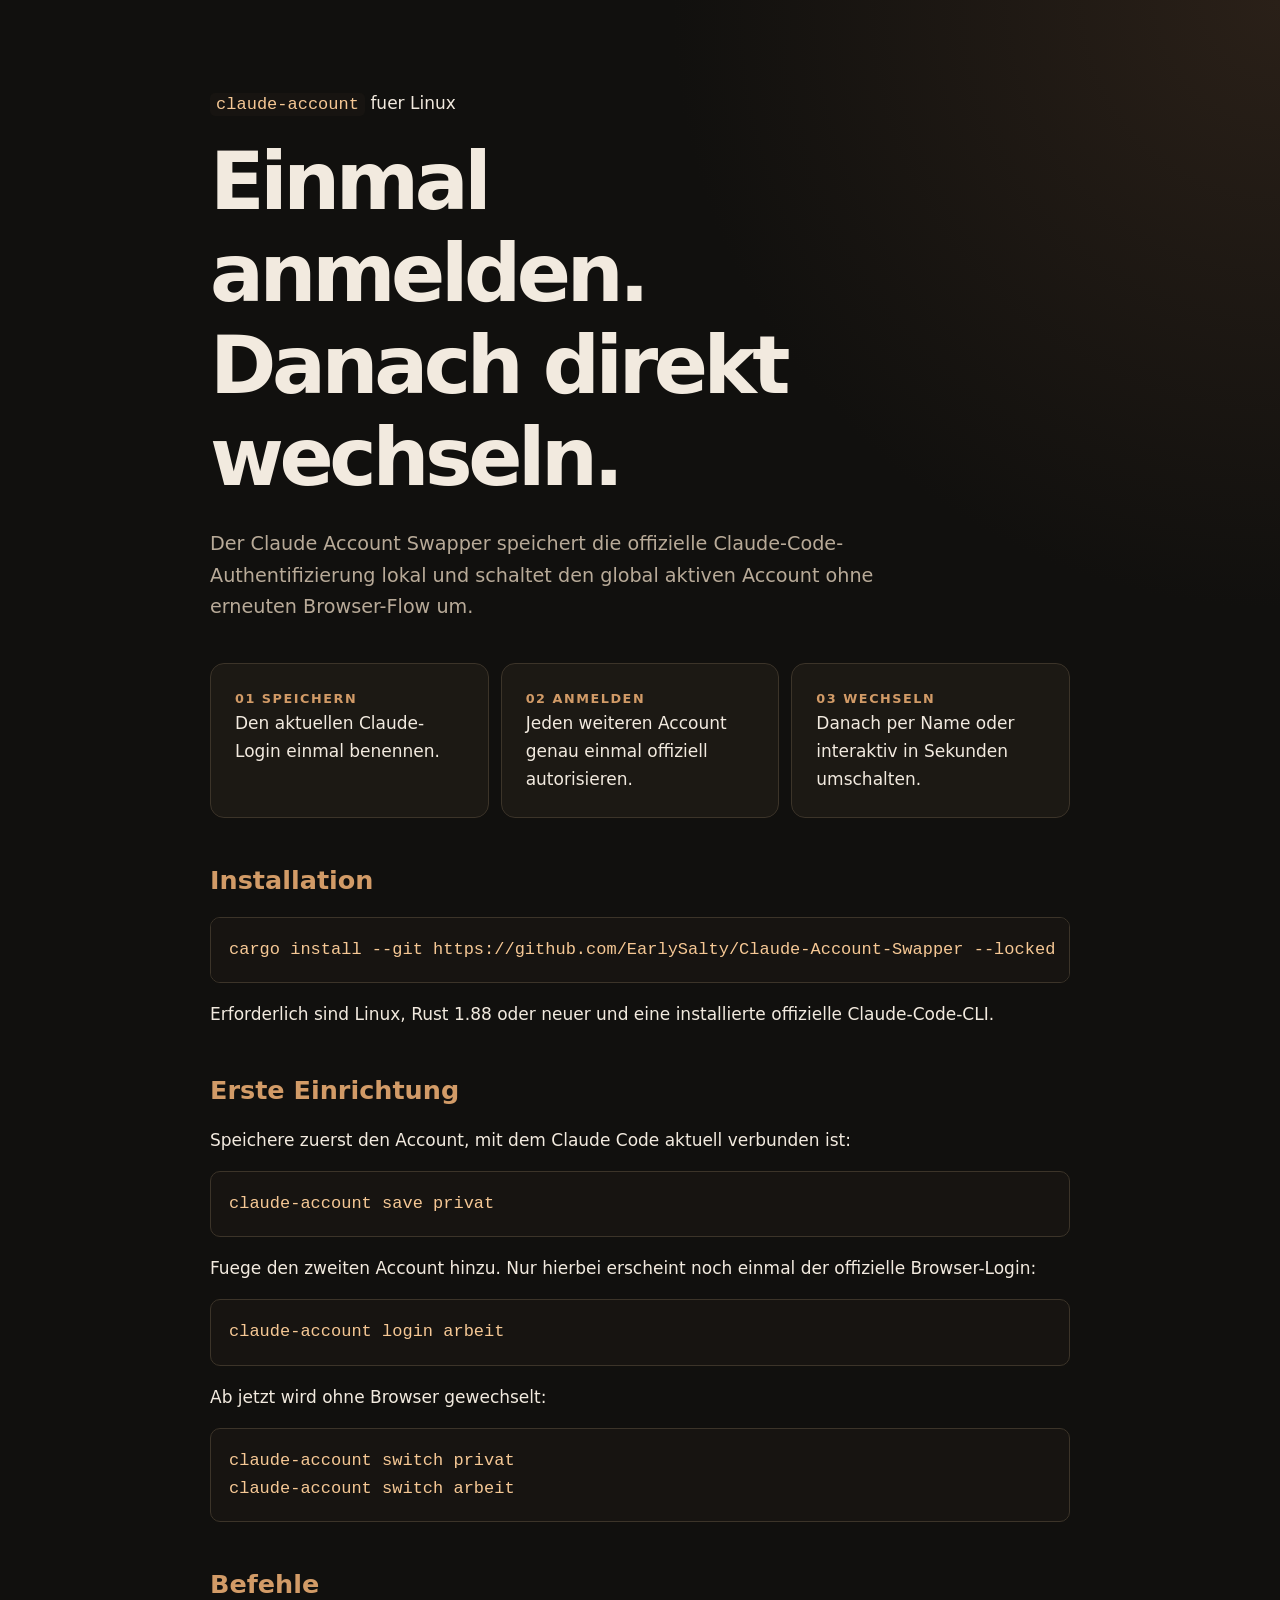
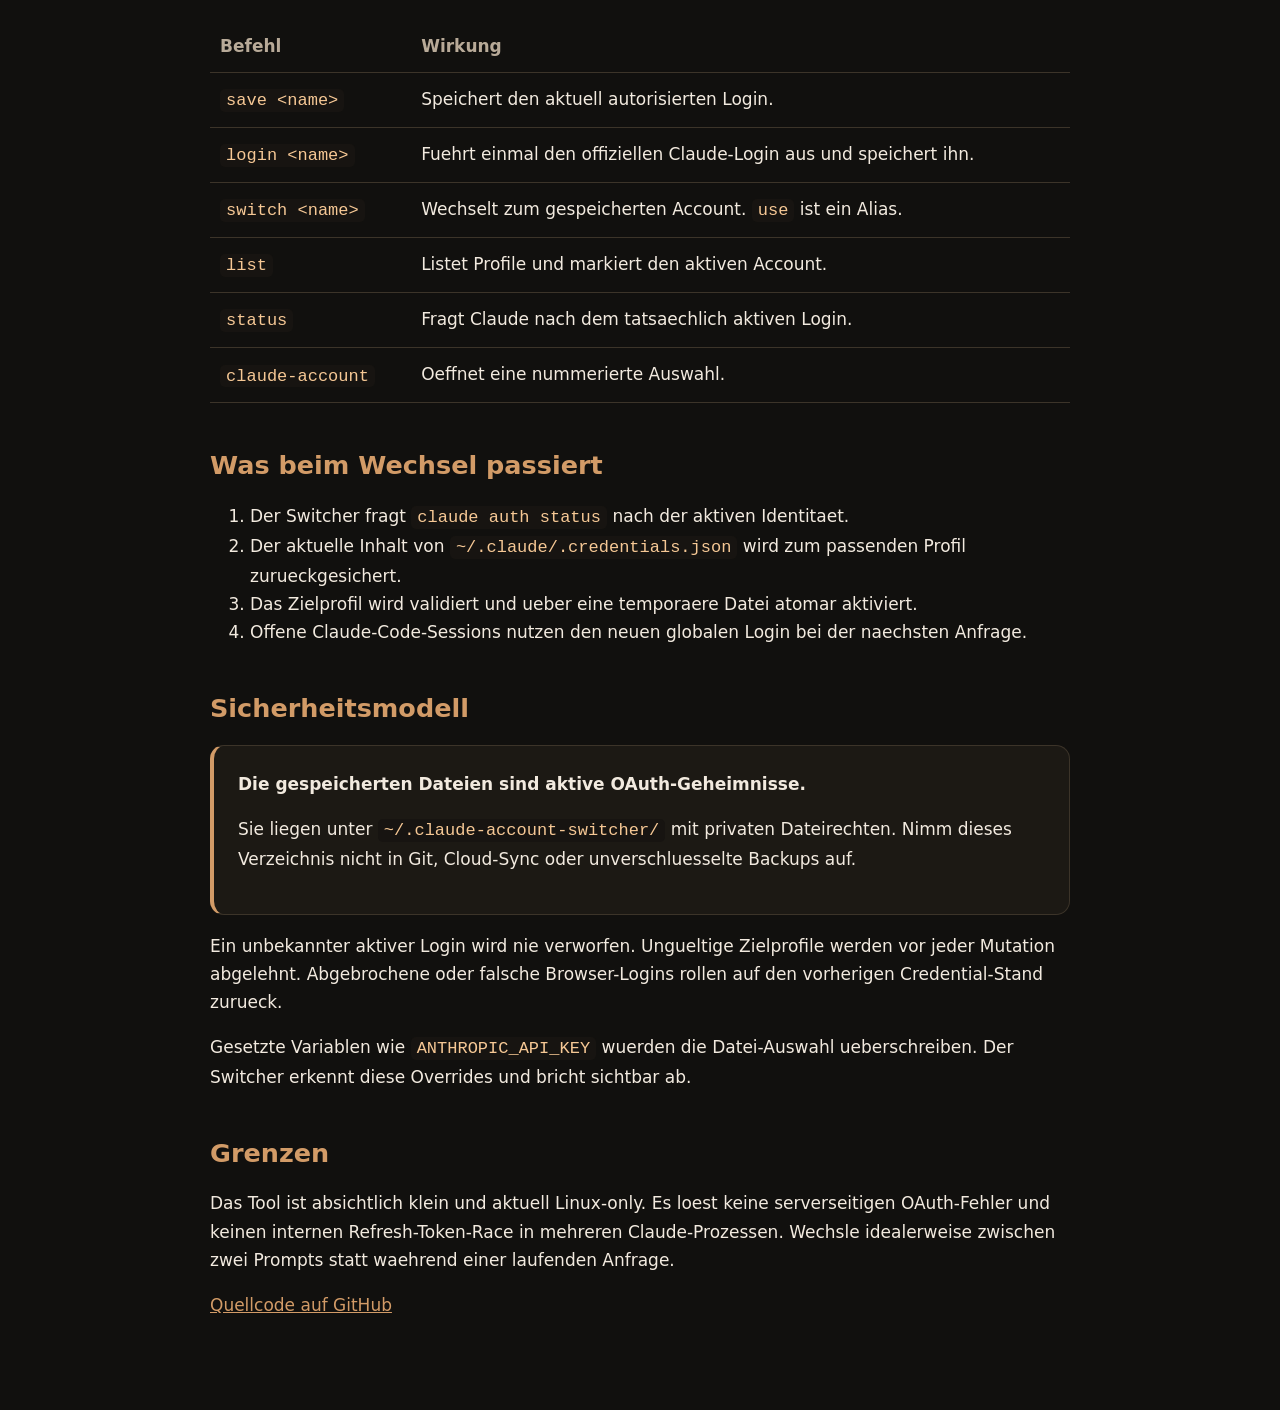
==== docs/index.html @ 816f9398 "feat: add Claude account switcher Co-authored-by: GPT 5.6 Sol <modell@local>" ====
<!DOCTYPE html>
<html lang="de">
<head>
  <meta charset="utf-8">
  <meta name="viewport" content="width=device-width, initial-scale=1">
  <title>Claude Account Swapper - Anleitung</title>
  <style>
    :root {
      color-scheme: dark;
      --background: #11100e;
      --surface: #1d1a16;
      --border: #3c3429;
      --text: #f2eadf;
      --muted: #b8aa98;
      --accent: #d29b67;
      --code: #171411;
    }
    * { box-sizing: border-box; }
    body {
      margin: 0;
      background: radial-gradient(circle at top right, #2a2018 0, var(--background) 38rem);
      color: var(--text);
      font: 17px/1.65 ui-sans-serif, system-ui, sans-serif;
    }
    main { width: min(860px, calc(100% - 32px)); margin: 0 auto; padding: 72px 0 96px; }
    h1, h2 { line-height: 1.15; }
    h1 { max-width: 720px; margin: 0; font-size: clamp(2.4rem, 8vw, 5rem); letter-spacing: -0.055em; }
    h2 { margin-top: 3rem; color: var(--accent); }
    .lead { max-width: 680px; margin: 24px 0 40px; color: var(--muted); font-size: 1.2rem; }
    .card { padding: 24px; border: 1px solid var(--border); border-radius: 14px; background: color-mix(in srgb, var(--surface) 94%, transparent); }
    .flow { display: grid; grid-template-columns: repeat(3, 1fr); gap: 12px; }
    .flow strong { display: block; color: var(--accent); font-size: 0.8rem; text-transform: uppercase; letter-spacing: 0.12em; }
    code { padding: 0.12rem 0.38rem; border-radius: 5px; background: var(--code); color: #f6c895; }
    pre { overflow-x: auto; padding: 18px; border: 1px solid var(--border); border-radius: 10px; background: var(--code); }
    pre code { padding: 0; background: transparent; }
    table { width: 100%; border-collapse: collapse; }
    th, td { padding: 12px 10px; border-bottom: 1px solid var(--border); text-align: left; vertical-align: top; }
    th { color: var(--muted); }
    .warning { border-left: 4px solid var(--accent); }
    a { color: var(--accent); }
    @media (max-width: 680px) {
      main { padding-top: 40px; }
      .flow { grid-template-columns: 1fr; }
      table, tbody, tr, td { display: block; }
      thead { display: none; }
      td { padding: 8px 0; }
      td:last-child { padding-bottom: 20px; }
    }
  </style>
</head>
<body>
  <main>
    <p><code>claude-account</code> fuer Linux</p>
    <h1>Einmal anmelden. Danach direkt wechseln.</h1>
    <p class="lead">Der Claude Account Swapper speichert die offizielle Claude-Code-Authentifizierung lokal und schaltet den global aktiven Account ohne erneuten Browser-Flow um.</p>

    <section class="flow" aria-label="Ablauf">
      <div class="card"><strong>01 Speichern</strong>Den aktuellen Claude-Login einmal benennen.</div>
      <div class="card"><strong>02 Anmelden</strong>Jeden weiteren Account genau einmal offiziell autorisieren.</div>
      <div class="card"><strong>03 Wechseln</strong>Danach per Name oder interaktiv in Sekunden umschalten.</div>
    </section>

    <h2>Installation</h2>
    <pre><code>cargo install --git https://github.com/EarlySalty/Claude-Account-Swapper --locked</code></pre>
    <p>Erforderlich sind Linux, Rust 1.88 oder neuer und eine installierte offizielle Claude-Code-CLI.</p>

    <h2>Erste Einrichtung</h2>
    <p>Speichere zuerst den Account, mit dem Claude Code aktuell verbunden ist:</p>
    <pre><code>claude-account save privat</code></pre>
    <p>Fuege den zweiten Account hinzu. Nur hierbei erscheint noch einmal der offizielle Browser-Login:</p>
    <pre><code>claude-account login arbeit</code></pre>
    <p>Ab jetzt wird ohne Browser gewechselt:</p>
    <pre><code>claude-account switch privat
claude-account switch arbeit</code></pre>

    <h2>Befehle</h2>
    <table>
      <thead><tr><th>Befehl</th><th>Wirkung</th></tr></thead>
      <tbody>
        <tr><td><code>save &lt;name&gt;</code></td><td>Speichert den aktuell autorisierten Login.</td></tr>
        <tr><td><code>login &lt;name&gt;</code></td><td>Fuehrt einmal den offiziellen Claude-Login aus und speichert ihn.</td></tr>
        <tr><td><code>switch &lt;name&gt;</code></td><td>Wechselt zum gespeicherten Account. <code>use</code> ist ein Alias.</td></tr>
        <tr><td><code>list</code></td><td>Listet Profile und markiert den aktiven Account.</td></tr>
        <tr><td><code>status</code></td><td>Fragt Claude nach dem tatsaechlich aktiven Login.</td></tr>
        <tr><td><code>claude-account</code></td><td>Oeffnet eine nummerierte Auswahl.</td></tr>
      </tbody>
    </table>

    <h2>Was beim Wechsel passiert</h2>
    <ol>
      <li>Der Switcher fragt <code>claude auth status</code> nach der aktiven Identitaet.</li>
      <li>Der aktuelle Inhalt von <code>~/.claude/.credentials.json</code> wird zum passenden Profil zurueckgesichert.</li>
      <li>Das Zielprofil wird validiert und ueber eine temporaere Datei atomar aktiviert.</li>
      <li>Offene Claude-Code-Sessions nutzen den neuen globalen Login bei der naechsten Anfrage.</li>
    </ol>

    <h2>Sicherheitsmodell</h2>
    <div class="card warning">
      <strong>Die gespeicherten Dateien sind aktive OAuth-Geheimnisse.</strong>
      <p>Sie liegen unter <code>~/.claude-account-switcher/</code> mit privaten Dateirechten. Nimm dieses Verzeichnis nicht in Git, Cloud-Sync oder unverschluesselte Backups auf.</p>
    </div>
    <p>Ein unbekannter aktiver Login wird nie verworfen. Ungueltige Zielprofile werden vor jeder Mutation abgelehnt. Abgebrochene oder falsche Browser-Logins rollen auf den vorherigen Credential-Stand zurueck.</p>
    <p>Gesetzte Variablen wie <code>ANTHROPIC_API_KEY</code> wuerden die Datei-Auswahl ueberschreiben. Der Switcher erkennt diese Overrides und bricht sichtbar ab.</p>

    <h2>Grenzen</h2>
    <p>Das Tool ist absichtlich klein und aktuell Linux-only. Es loest keine serverseitigen OAuth-Fehler und keinen internen Refresh-Token-Race in mehreren Claude-Prozessen. Wechsle idealerweise zwischen zwei Prompts statt waehrend einer laufenden Anfrage.</p>

    <p><a href="https://github.com/EarlySalty/Claude-Account-Swapper">Quellcode auf GitHub</a></p>
  </main>
</body>
</html>
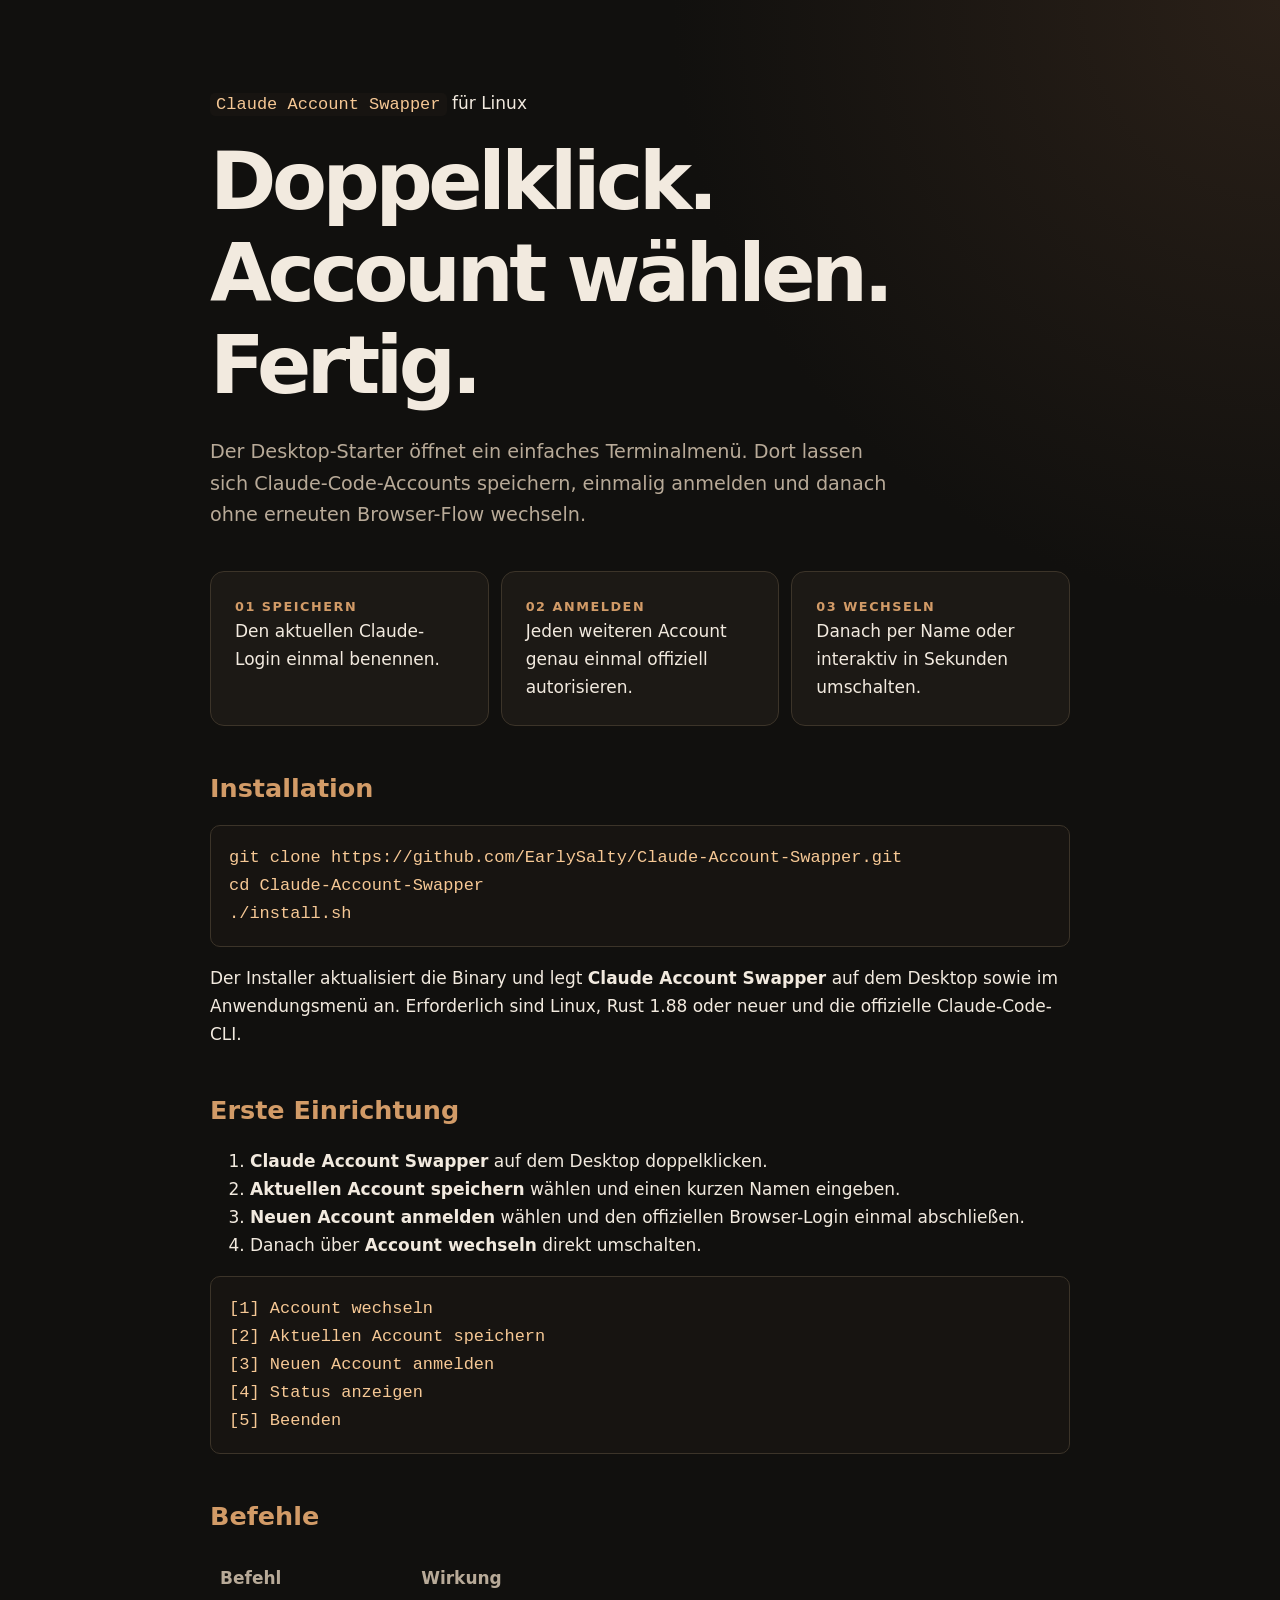
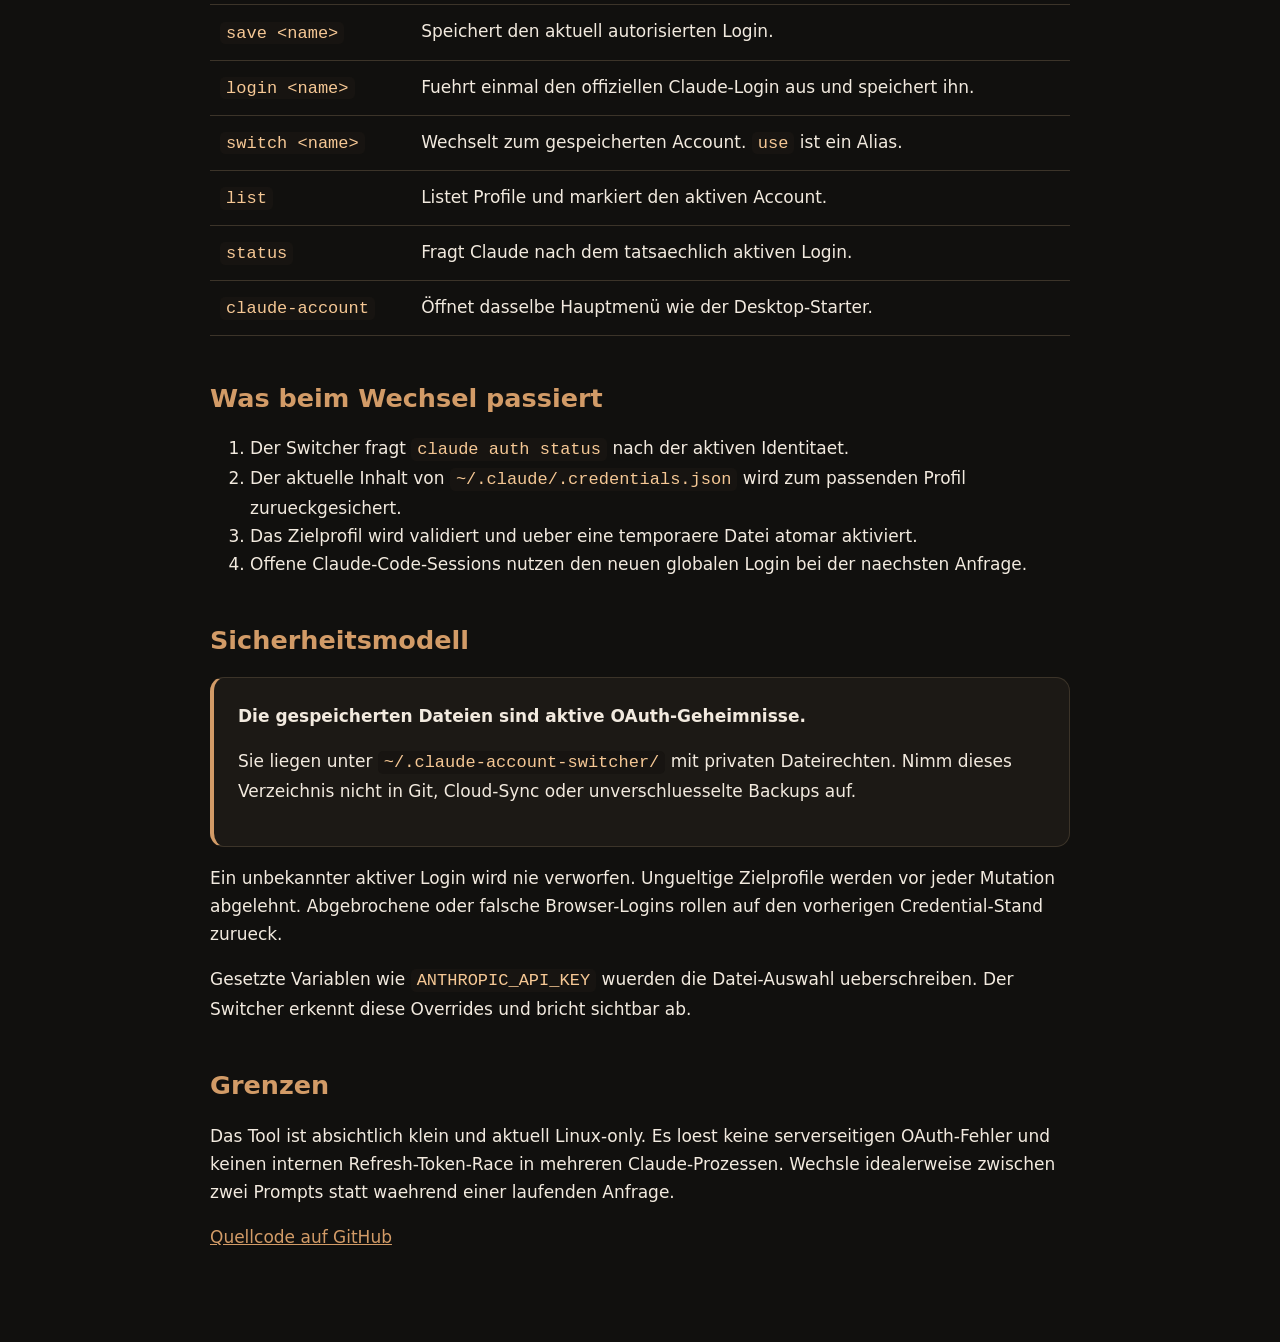
==== commit 24824e36: "feat: add desktop account menu Co-authored-by: GPT 5.6 Sol <modell@local>" ====
--- a/docs/index.html
+++ b/docs/index.html
@@ -50,9 +50,9 @@
 </head>
 <body>
   <main>
-    <p><code>claude-account</code> fuer Linux</p>
-    <h1>Einmal anmelden. Danach direkt wechseln.</h1>
-    <p class="lead">Der Claude Account Swapper speichert die offizielle Claude-Code-Authentifizierung lokal und schaltet den global aktiven Account ohne erneuten Browser-Flow um.</p>
+    <p><code>Claude Account Swapper</code> für Linux</p>
+    <h1>Doppelklick. Account wählen. Fertig.</h1>
+    <p class="lead">Der Desktop-Starter öffnet ein einfaches Terminalmenü. Dort lassen sich Claude-Code-Accounts speichern, einmalig anmelden und danach ohne erneuten Browser-Flow wechseln.</p>
 
     <section class="flow" aria-label="Ablauf">
       <div class="card"><strong>01 Speichern</strong>Den aktuellen Claude-Login einmal benennen.</div>
@@ -61,17 +61,23 @@
     </section>
 
     <h2>Installation</h2>
-    <pre><code>cargo install --git https://github.com/EarlySalty/Claude-Account-Swapper --locked</code></pre>
-    <p>Erforderlich sind Linux, Rust 1.88 oder neuer und eine installierte offizielle Claude-Code-CLI.</p>
+    <pre><code>git clone https://github.com/EarlySalty/Claude-Account-Swapper.git
+cd Claude-Account-Swapper
+./install.sh</code></pre>
+    <p>Der Installer aktualisiert die Binary und legt <strong>Claude Account Swapper</strong> auf dem Desktop sowie im Anwendungsmenü an. Erforderlich sind Linux, Rust 1.88 oder neuer und die offizielle Claude-Code-CLI.</p>
 
     <h2>Erste Einrichtung</h2>
-    <p>Speichere zuerst den Account, mit dem Claude Code aktuell verbunden ist:</p>
-    <pre><code>claude-account save privat</code></pre>
-    <p>Fuege den zweiten Account hinzu. Nur hierbei erscheint noch einmal der offizielle Browser-Login:</p>
-    <pre><code>claude-account login arbeit</code></pre>
-    <p>Ab jetzt wird ohne Browser gewechselt:</p>
-    <pre><code>claude-account switch privat
-claude-account switch arbeit</code></pre>
+    <ol>
+      <li><strong>Claude Account Swapper</strong> auf dem Desktop doppelklicken.</li>
+      <li><strong>Aktuellen Account speichern</strong> wählen und einen kurzen Namen eingeben.</li>
+      <li><strong>Neuen Account anmelden</strong> wählen und den offiziellen Browser-Login einmal abschließen.</li>
+      <li>Danach über <strong>Account wechseln</strong> direkt umschalten.</li>
+    </ol>
+    <pre><code>[1] Account wechseln
+[2] Aktuellen Account speichern
+[3] Neuen Account anmelden
+[4] Status anzeigen
+[5] Beenden</code></pre>
 
     <h2>Befehle</h2>
     <table>
@@ -82,7 +88,7 @@
         <tr><td><code>switch &lt;name&gt;</code></td><td>Wechselt zum gespeicherten Account. <code>use</code> ist ein Alias.</td></tr>
         <tr><td><code>list</code></td><td>Listet Profile und markiert den aktiven Account.</td></tr>
         <tr><td><code>status</code></td><td>Fragt Claude nach dem tatsaechlich aktiven Login.</td></tr>
-        <tr><td><code>claude-account</code></td><td>Oeffnet eine nummerierte Auswahl.</td></tr>
+        <tr><td><code>claude-account</code></td><td>Öffnet dasselbe Hauptmenü wie der Desktop-Starter.</td></tr>
       </tbody>
     </table>
 
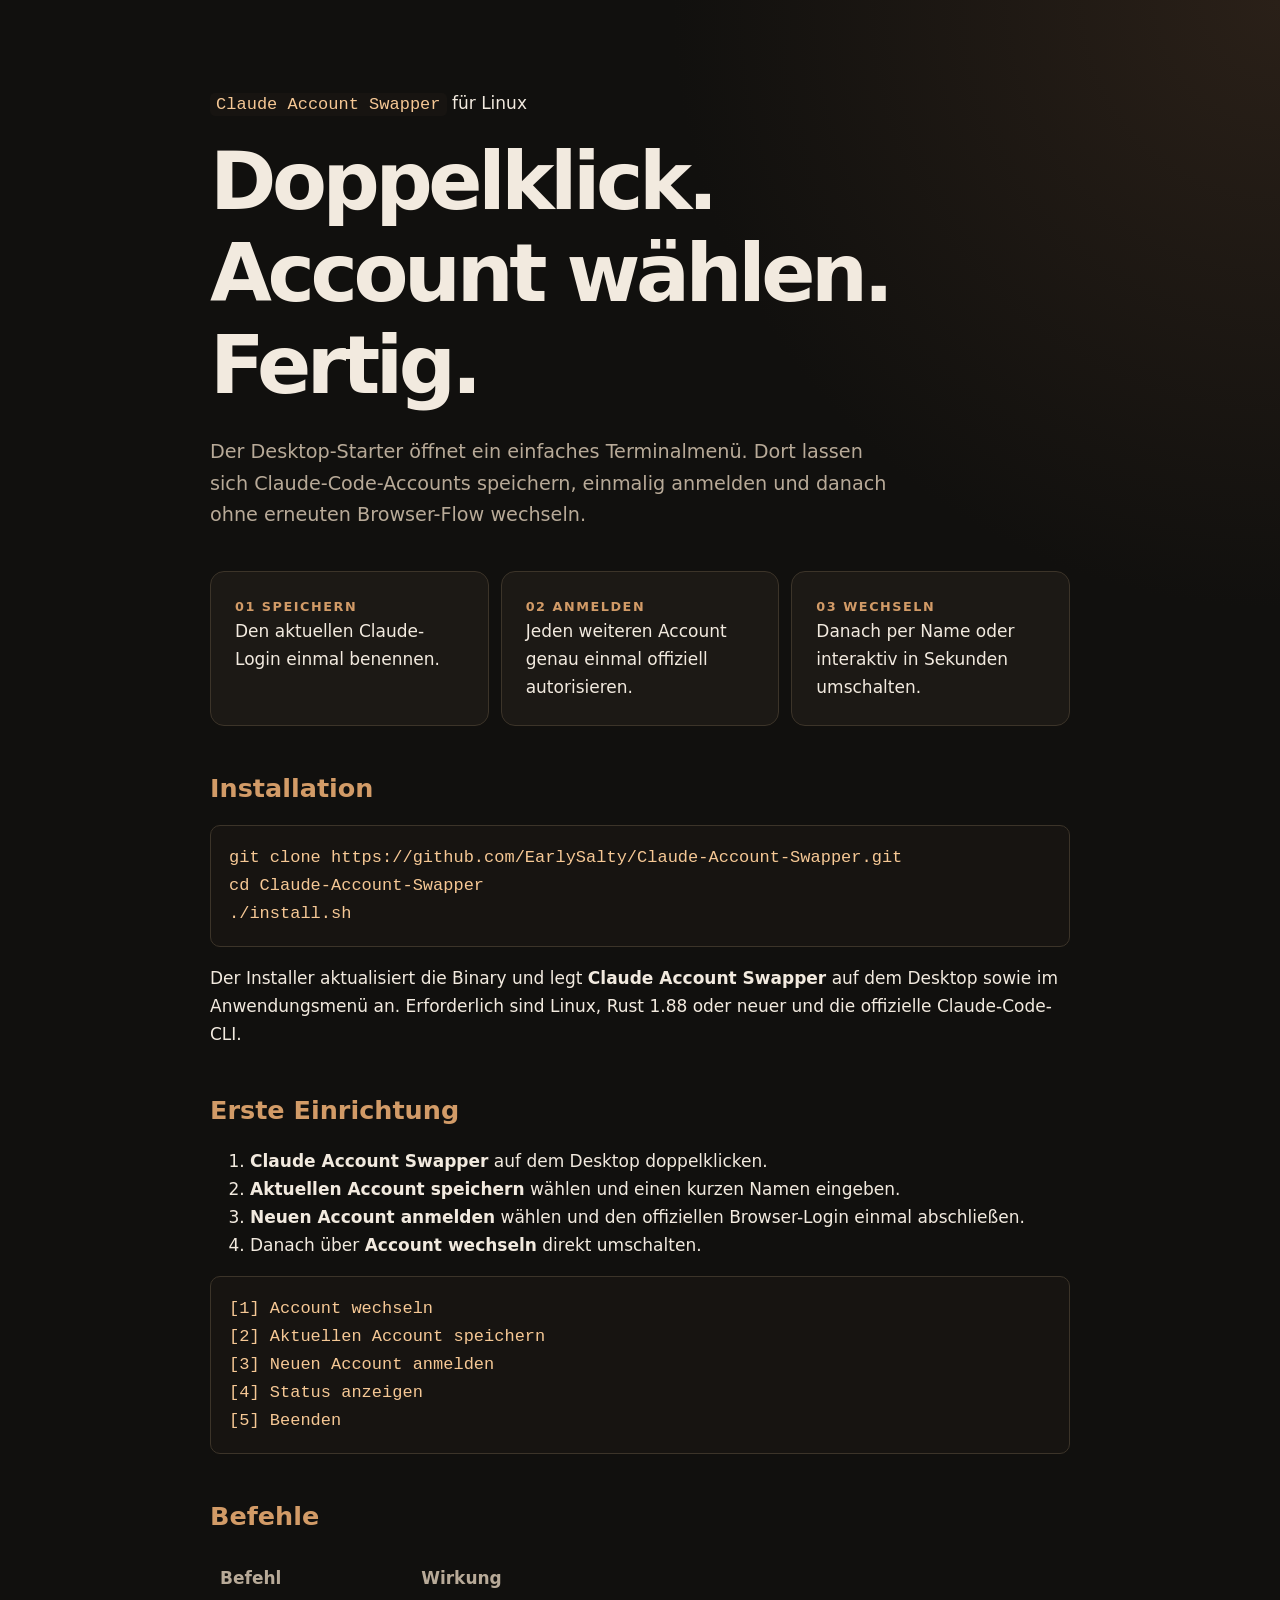
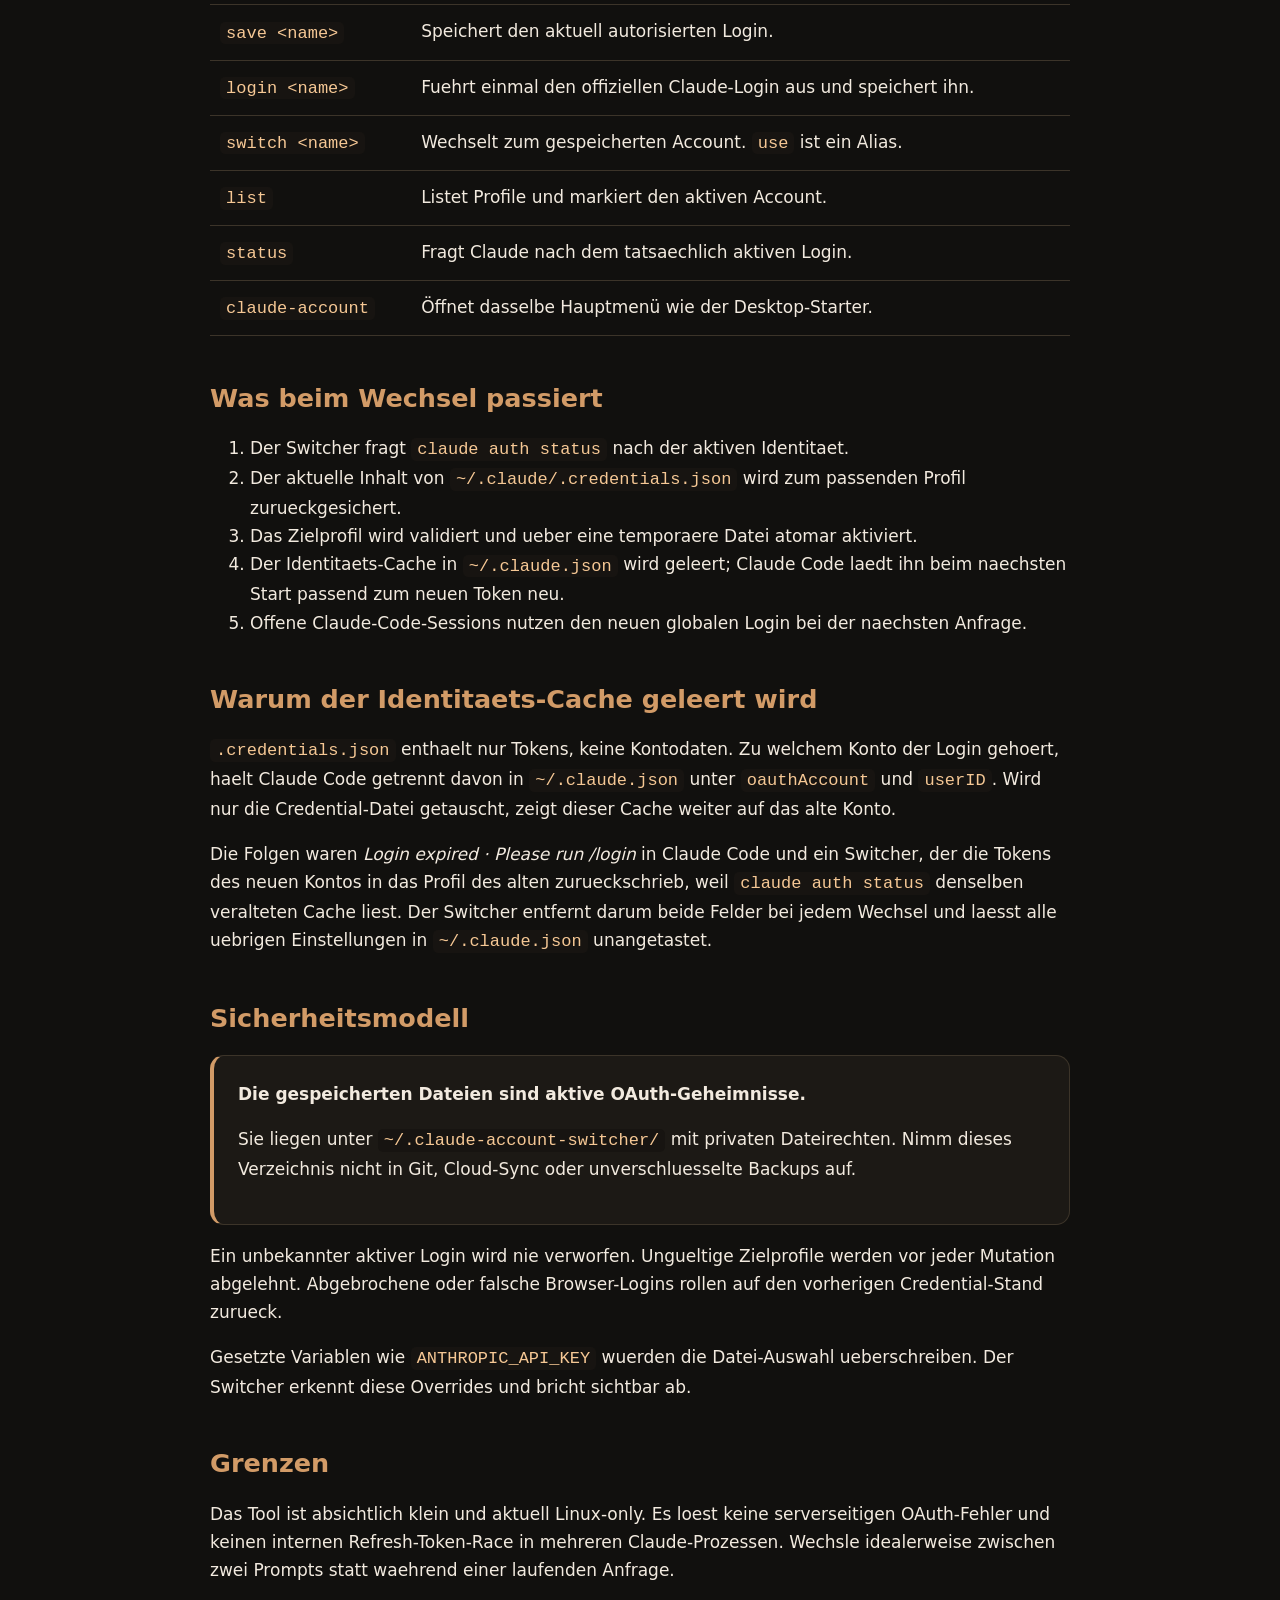
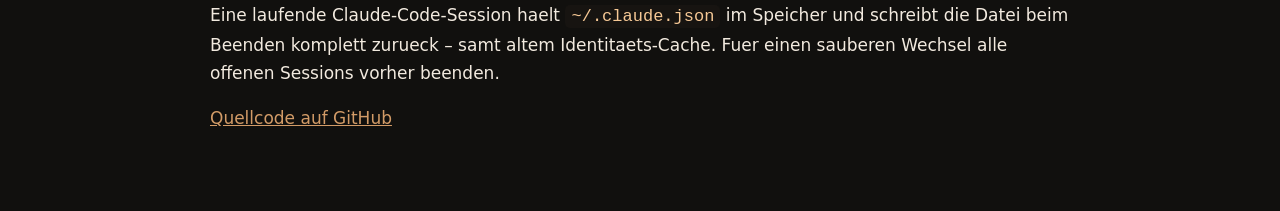
==== commit 95d67461: "fix: Identitaets-Cache beim Account-Wechsel leeren Claude Code haelt die Kontodaten zum aktiven Logi" ====
--- a/docs/index.html
+++ b/docs/index.html
@@ -97,8 +97,13 @@
       <li>Der Switcher fragt <code>claude auth status</code> nach der aktiven Identitaet.</li>
       <li>Der aktuelle Inhalt von <code>~/.claude/.credentials.json</code> wird zum passenden Profil zurueckgesichert.</li>
       <li>Das Zielprofil wird validiert und ueber eine temporaere Datei atomar aktiviert.</li>
+      <li>Der Identitaets-Cache in <code>~/.claude.json</code> wird geleert; Claude Code laedt ihn beim naechsten Start passend zum neuen Token neu.</li>
       <li>Offene Claude-Code-Sessions nutzen den neuen globalen Login bei der naechsten Anfrage.</li>
     </ol>
+
+    <h2>Warum der Identitaets-Cache geleert wird</h2>
+    <p><code>.credentials.json</code> enthaelt nur Tokens, keine Kontodaten. Zu welchem Konto der Login gehoert, haelt Claude Code getrennt davon in <code>~/.claude.json</code> unter <code>oauthAccount</code> und <code>userID</code>. Wird nur die Credential-Datei getauscht, zeigt dieser Cache weiter auf das alte Konto.</p>
+    <p>Die Folgen waren <em>Login expired &middot; Please run /login</em> in Claude Code und ein Switcher, der die Tokens des neuen Kontos in das Profil des alten zurueckschrieb, weil <code>claude auth status</code> denselben veralteten Cache liest. Der Switcher entfernt darum beide Felder bei jedem Wechsel und laesst alle uebrigen Einstellungen in <code>~/.claude.json</code> unangetastet.</p>
 
     <h2>Sicherheitsmodell</h2>
     <div class="card warning">
@@ -110,6 +115,7 @@
 
     <h2>Grenzen</h2>
     <p>Das Tool ist absichtlich klein und aktuell Linux-only. Es loest keine serverseitigen OAuth-Fehler und keinen internen Refresh-Token-Race in mehreren Claude-Prozessen. Wechsle idealerweise zwischen zwei Prompts statt waehrend einer laufenden Anfrage.</p>
+    <p>Eine laufende Claude-Code-Session haelt <code>~/.claude.json</code> im Speicher und schreibt die Datei beim Beenden komplett zurueck &ndash; samt altem Identitaets-Cache. Fuer einen sauberen Wechsel alle offenen Sessions vorher beenden.</p>
 
     <p><a href="https://github.com/EarlySalty/Claude-Account-Swapper">Quellcode auf GitHub</a></p>
   </main>
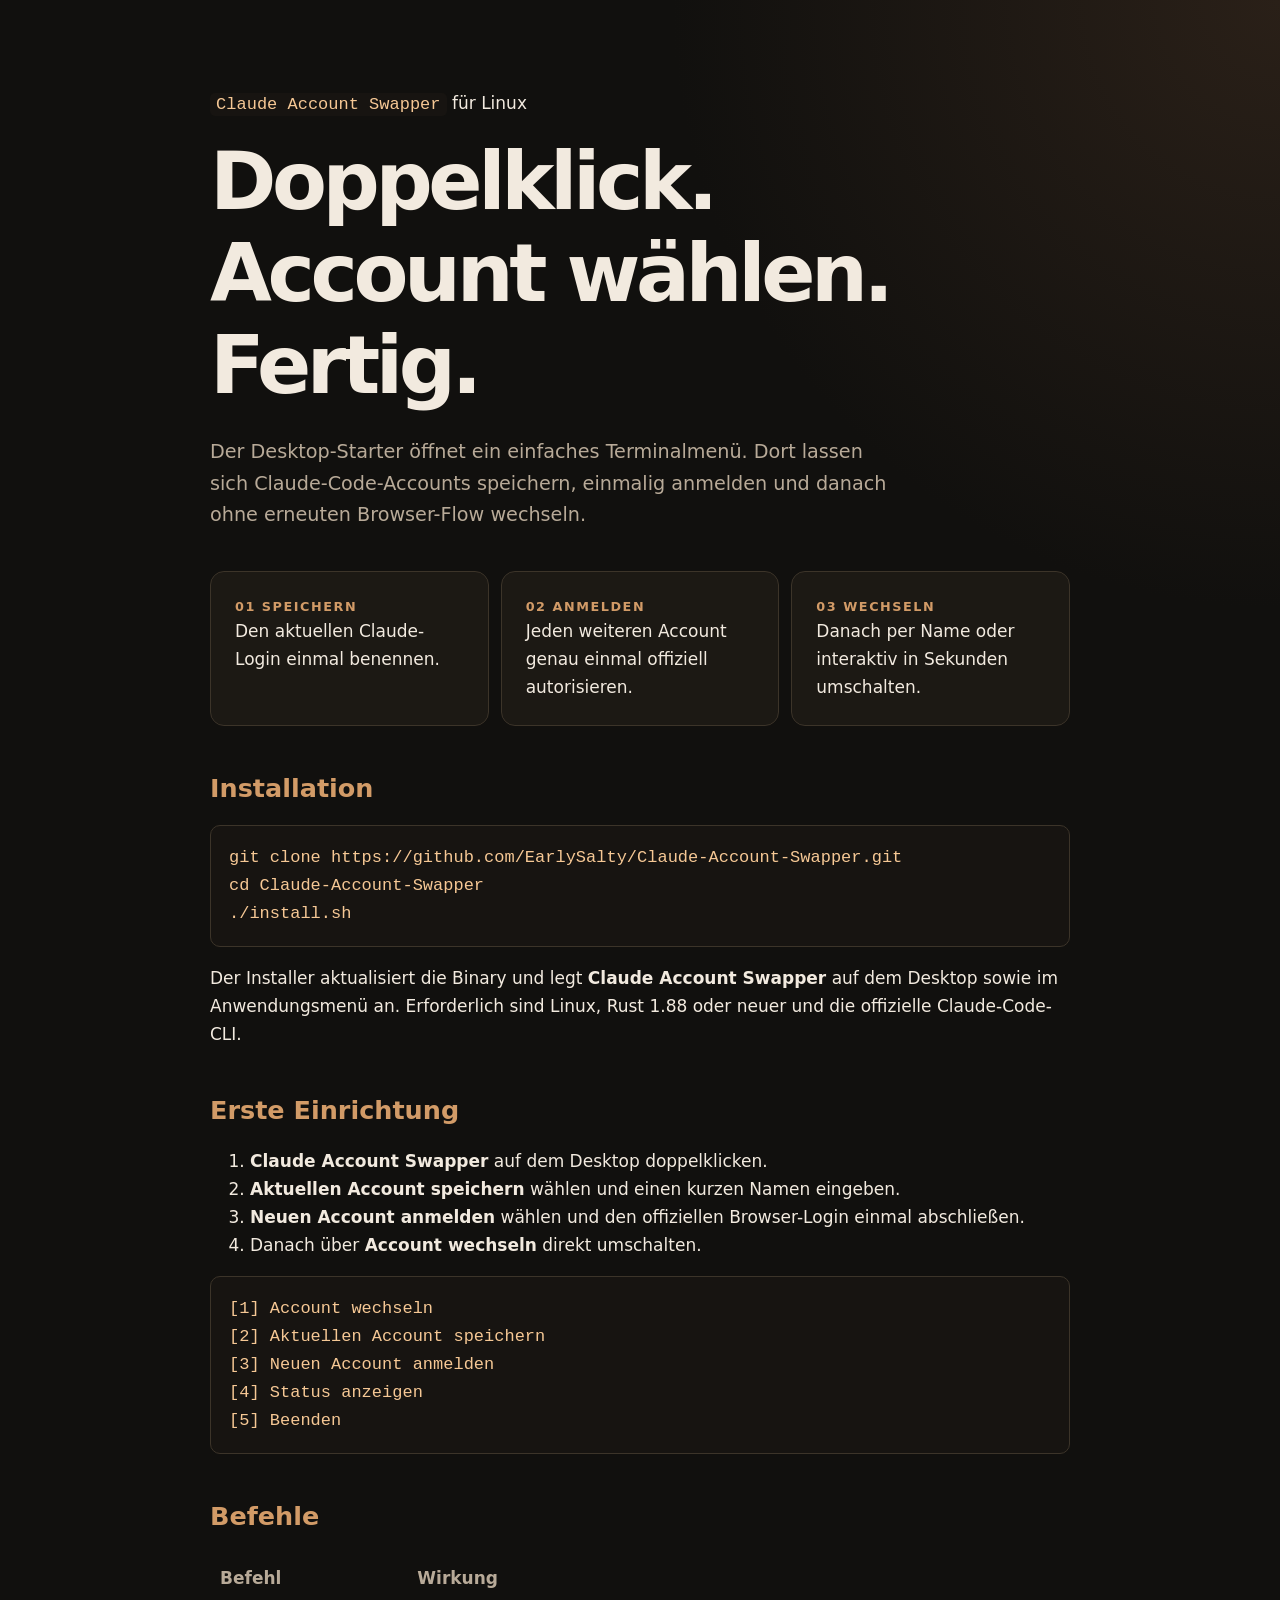
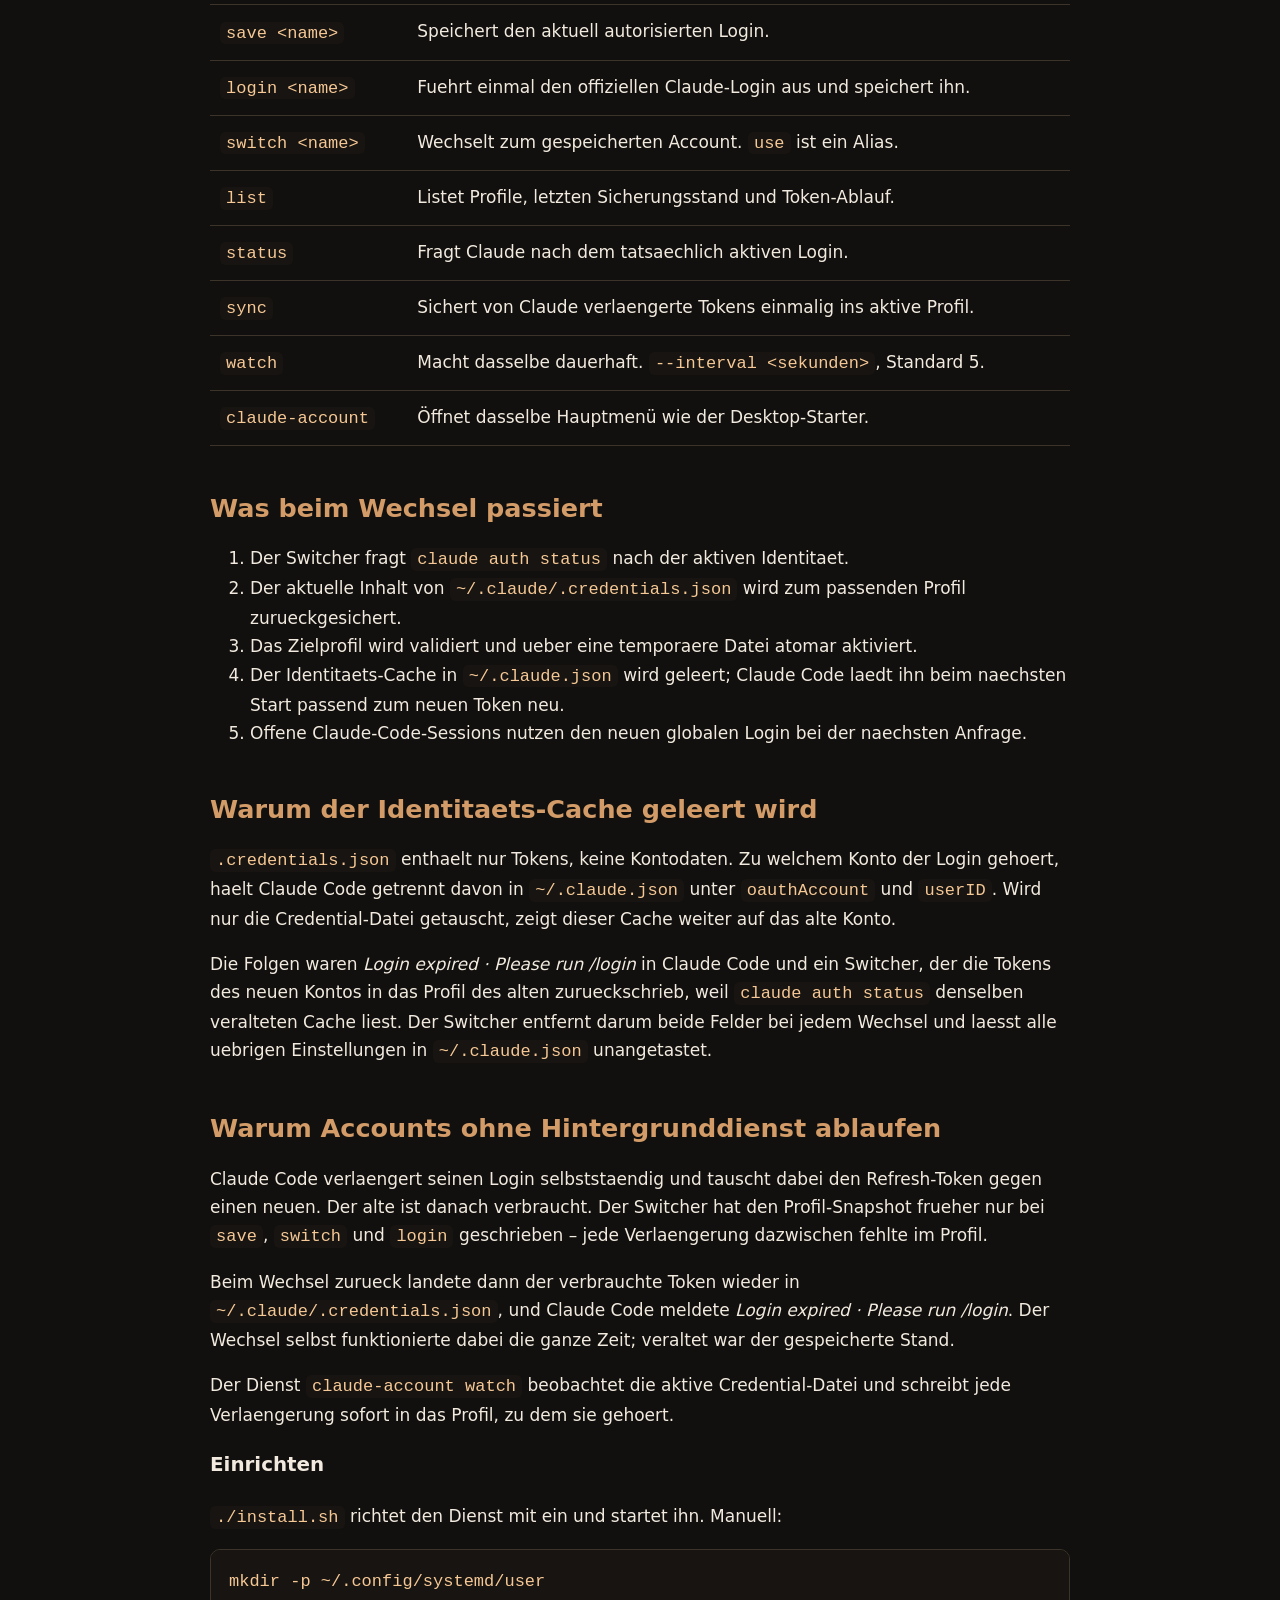
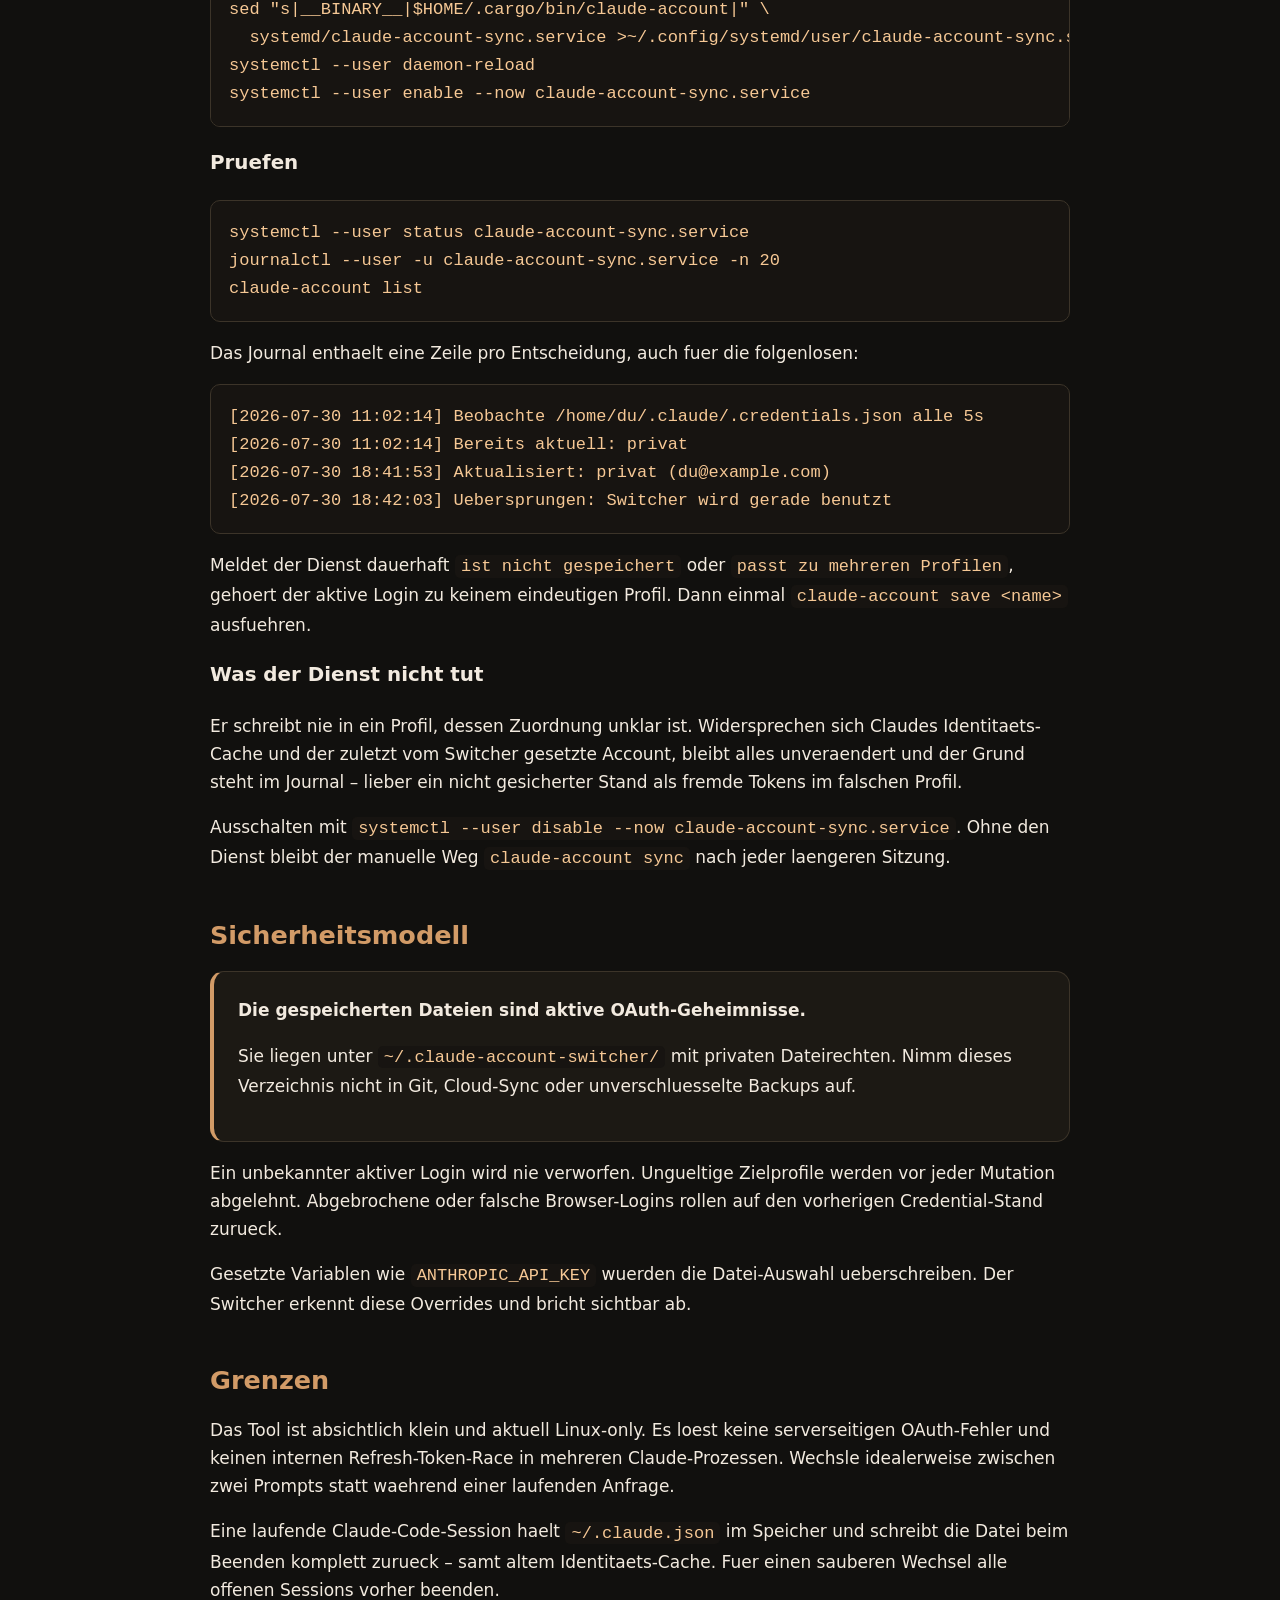
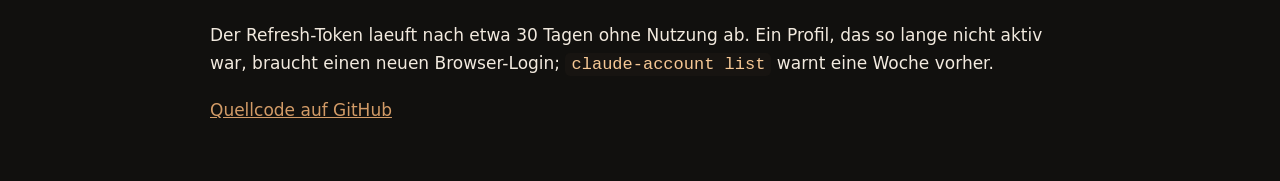
==== commit bd4a5b48: "docs: Hintergrunddienst und Token-Ablauf dokumentieren Co-authored-by: Claude Opus 5 <modell@local>" ====
--- a/docs/index.html
+++ b/docs/index.html
@@ -86,8 +86,10 @@
         <tr><td><code>save &lt;name&gt;</code></td><td>Speichert den aktuell autorisierten Login.</td></tr>
         <tr><td><code>login &lt;name&gt;</code></td><td>Fuehrt einmal den offiziellen Claude-Login aus und speichert ihn.</td></tr>
         <tr><td><code>switch &lt;name&gt;</code></td><td>Wechselt zum gespeicherten Account. <code>use</code> ist ein Alias.</td></tr>
-        <tr><td><code>list</code></td><td>Listet Profile und markiert den aktiven Account.</td></tr>
+        <tr><td><code>list</code></td><td>Listet Profile, letzten Sicherungsstand und Token-Ablauf.</td></tr>
         <tr><td><code>status</code></td><td>Fragt Claude nach dem tatsaechlich aktiven Login.</td></tr>
+        <tr><td><code>sync</code></td><td>Sichert von Claude verlaengerte Tokens einmalig ins aktive Profil.</td></tr>
+        <tr><td><code>watch</code></td><td>Macht dasselbe dauerhaft. <code>--interval &lt;sekunden&gt;</code>, Standard 5.</td></tr>
         <tr><td><code>claude-account</code></td><td>Öffnet dasselbe Hauptmenü wie der Desktop-Starter.</td></tr>
       </tbody>
     </table>
@@ -105,6 +107,34 @@
     <p><code>.credentials.json</code> enthaelt nur Tokens, keine Kontodaten. Zu welchem Konto der Login gehoert, haelt Claude Code getrennt davon in <code>~/.claude.json</code> unter <code>oauthAccount</code> und <code>userID</code>. Wird nur die Credential-Datei getauscht, zeigt dieser Cache weiter auf das alte Konto.</p>
     <p>Die Folgen waren <em>Login expired &middot; Please run /login</em> in Claude Code und ein Switcher, der die Tokens des neuen Kontos in das Profil des alten zurueckschrieb, weil <code>claude auth status</code> denselben veralteten Cache liest. Der Switcher entfernt darum beide Felder bei jedem Wechsel und laesst alle uebrigen Einstellungen in <code>~/.claude.json</code> unangetastet.</p>
 
+    <h2>Warum Accounts ohne Hintergrunddienst ablaufen</h2>
+    <p>Claude Code verlaengert seinen Login selbststaendig und tauscht dabei den Refresh-Token gegen einen neuen. Der alte ist danach verbraucht. Der Switcher hat den Profil-Snapshot frueher nur bei <code>save</code>, <code>switch</code> und <code>login</code> geschrieben &ndash; jede Verlaengerung dazwischen fehlte im Profil.</p>
+    <p>Beim Wechsel zurueck landete dann der verbrauchte Token wieder in <code>~/.claude/.credentials.json</code>, und Claude Code meldete <em>Login expired &middot; Please run /login</em>. Der Wechsel selbst funktionierte dabei die ganze Zeit; veraltet war der gespeicherte Stand.</p>
+    <p>Der Dienst <code>claude-account watch</code> beobachtet die aktive Credential-Datei und schreibt jede Verlaengerung sofort in das Profil, zu dem sie gehoert.</p>
+
+    <h3>Einrichten</h3>
+    <p><code>./install.sh</code> richtet den Dienst mit ein und startet ihn. Manuell:</p>
+    <pre><code>mkdir -p ~/.config/systemd/user
+sed "s|__BINARY__|$HOME/.cargo/bin/claude-account|" \
+  systemd/claude-account-sync.service &gt;~/.config/systemd/user/claude-account-sync.service
+systemctl --user daemon-reload
+systemctl --user enable --now claude-account-sync.service</code></pre>
+
+    <h3>Pruefen</h3>
+    <pre><code>systemctl --user status claude-account-sync.service
+journalctl --user -u claude-account-sync.service -n 20
+claude-account list</code></pre>
+    <p>Das Journal enthaelt eine Zeile pro Entscheidung, auch fuer die folgenlosen:</p>
+    <pre><code>[2026-07-30 11:02:14] Beobachte /home/du/.claude/.credentials.json alle 5s
+[2026-07-30 11:02:14] Bereits aktuell: privat
+[2026-07-30 18:41:53] Aktualisiert: privat (du@example.com)
+[2026-07-30 18:42:03] Uebersprungen: Switcher wird gerade benutzt</code></pre>
+    <p>Meldet der Dienst dauerhaft <code>ist nicht gespeichert</code> oder <code>passt zu mehreren Profilen</code>, gehoert der aktive Login zu keinem eindeutigen Profil. Dann einmal <code>claude-account save &lt;name&gt;</code> ausfuehren.</p>
+
+    <h3>Was der Dienst nicht tut</h3>
+    <p>Er schreibt nie in ein Profil, dessen Zuordnung unklar ist. Widersprechen sich Claudes Identitaets-Cache und der zuletzt vom Switcher gesetzte Account, bleibt alles unveraendert und der Grund steht im Journal &ndash; lieber ein nicht gesicherter Stand als fremde Tokens im falschen Profil.</p>
+    <p>Ausschalten mit <code>systemctl --user disable --now claude-account-sync.service</code>. Ohne den Dienst bleibt der manuelle Weg <code>claude-account sync</code> nach jeder laengeren Sitzung.</p>
+
     <h2>Sicherheitsmodell</h2>
     <div class="card warning">
       <strong>Die gespeicherten Dateien sind aktive OAuth-Geheimnisse.</strong>
@@ -116,6 +146,7 @@
     <h2>Grenzen</h2>
     <p>Das Tool ist absichtlich klein und aktuell Linux-only. Es loest keine serverseitigen OAuth-Fehler und keinen internen Refresh-Token-Race in mehreren Claude-Prozessen. Wechsle idealerweise zwischen zwei Prompts statt waehrend einer laufenden Anfrage.</p>
     <p>Eine laufende Claude-Code-Session haelt <code>~/.claude.json</code> im Speicher und schreibt die Datei beim Beenden komplett zurueck &ndash; samt altem Identitaets-Cache. Fuer einen sauberen Wechsel alle offenen Sessions vorher beenden.</p>
+    <p>Der Refresh-Token laeuft nach etwa 30 Tagen ohne Nutzung ab. Ein Profil, das so lange nicht aktiv war, braucht einen neuen Browser-Login; <code>claude-account list</code> warnt eine Woche vorher.</p>
 
     <p><a href="https://github.com/EarlySalty/Claude-Account-Swapper">Quellcode auf GitHub</a></p>
   </main>
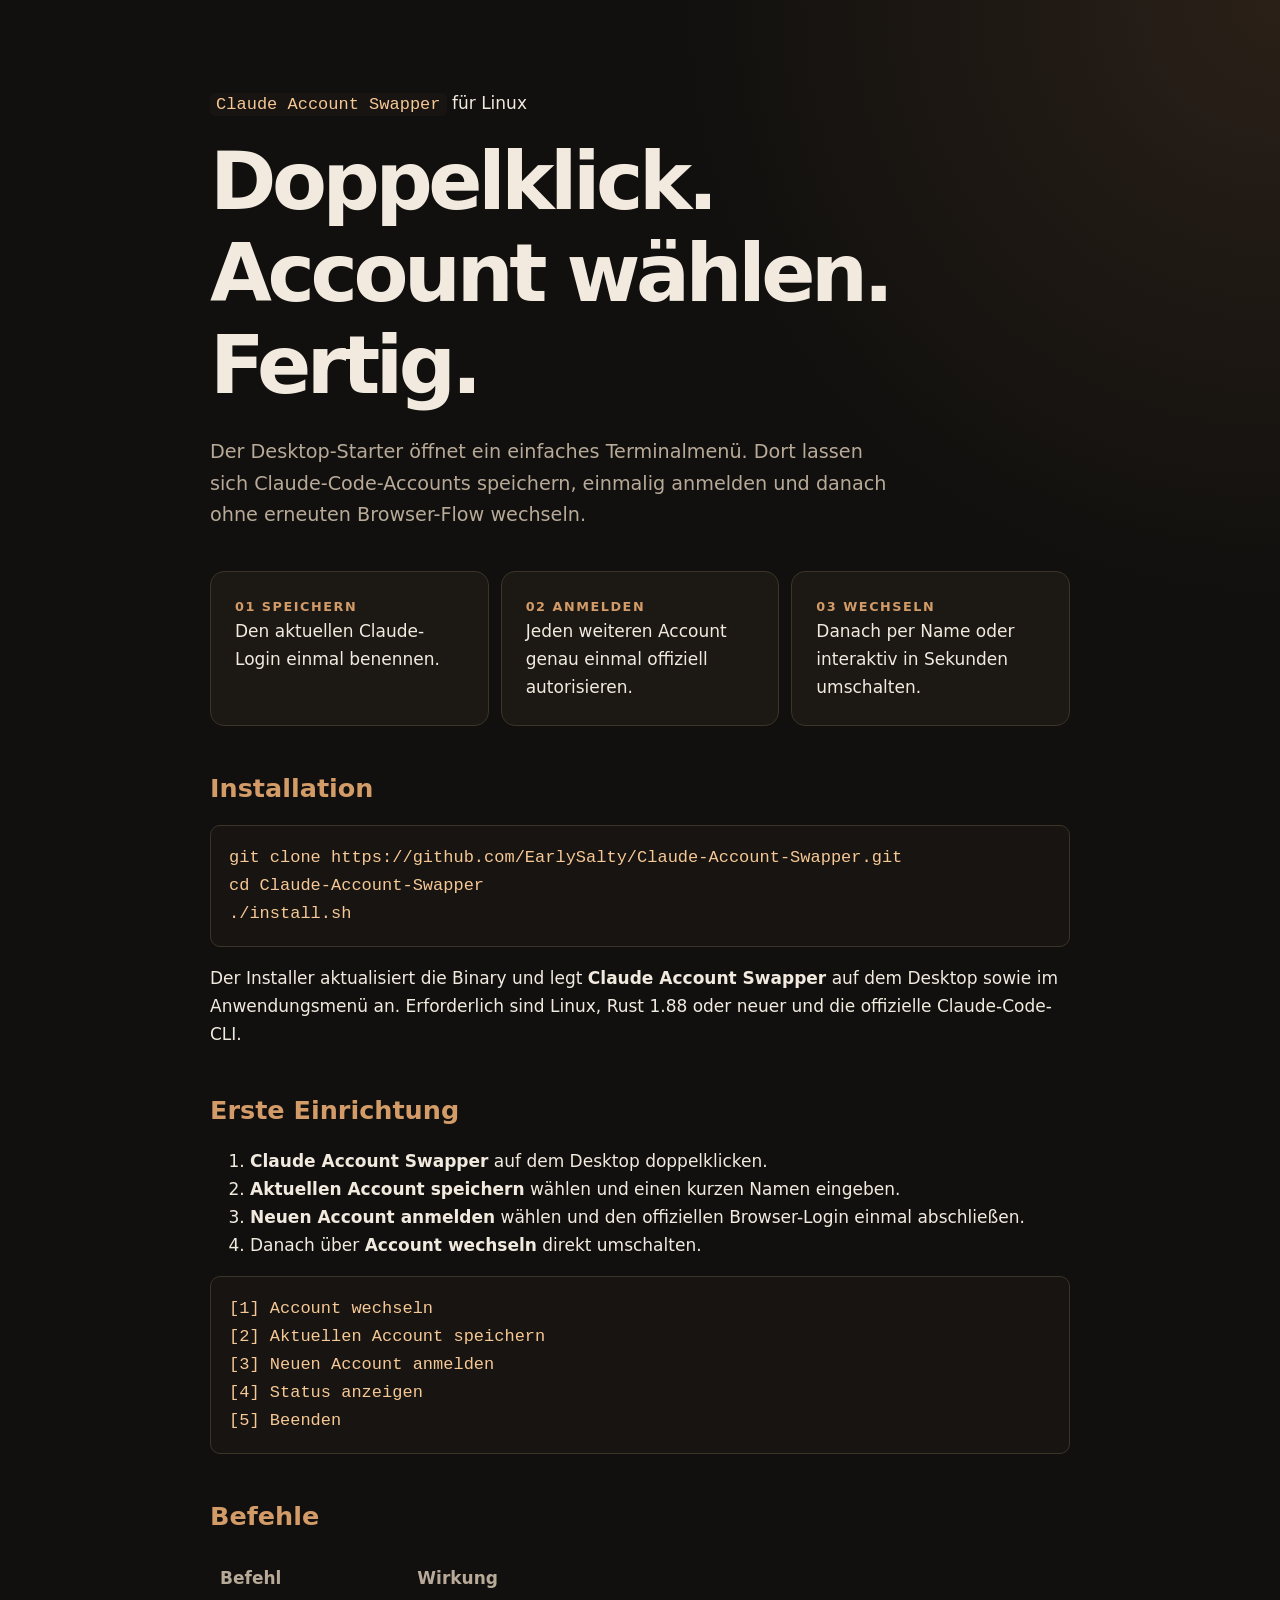
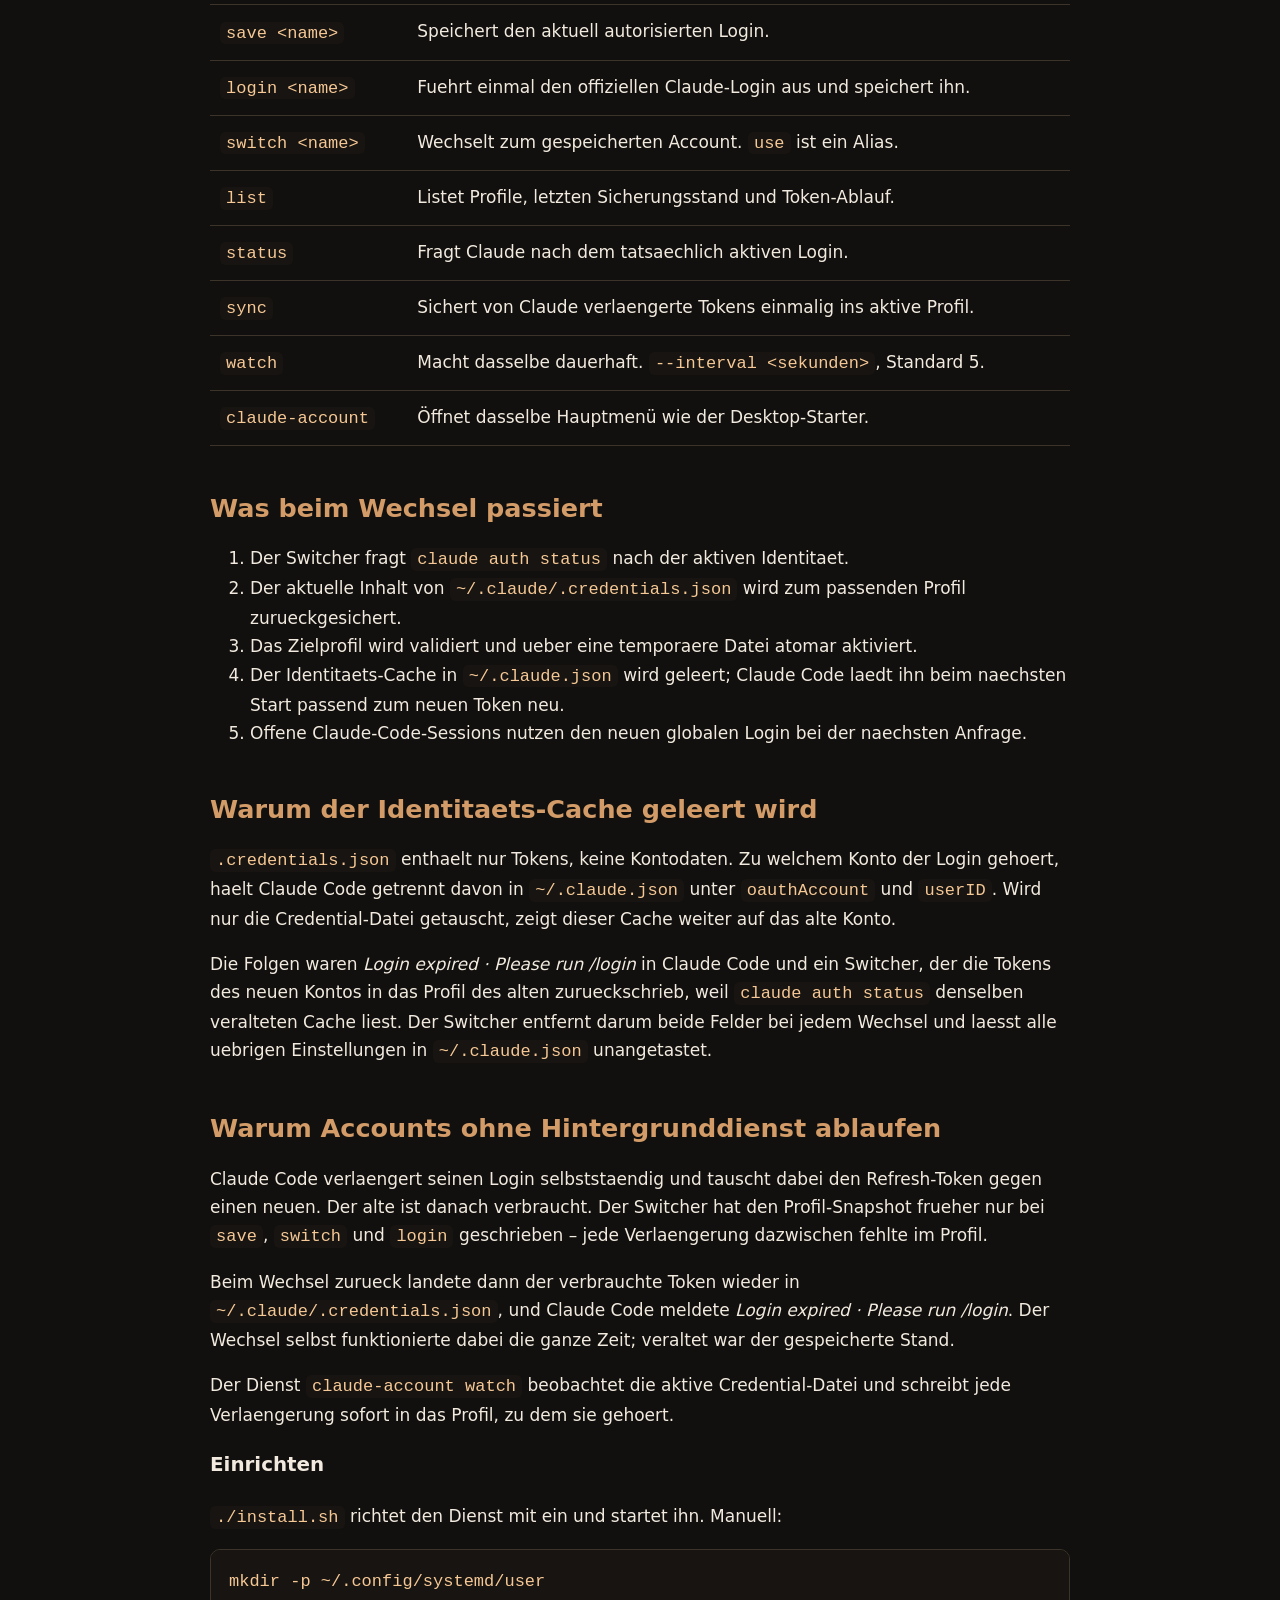
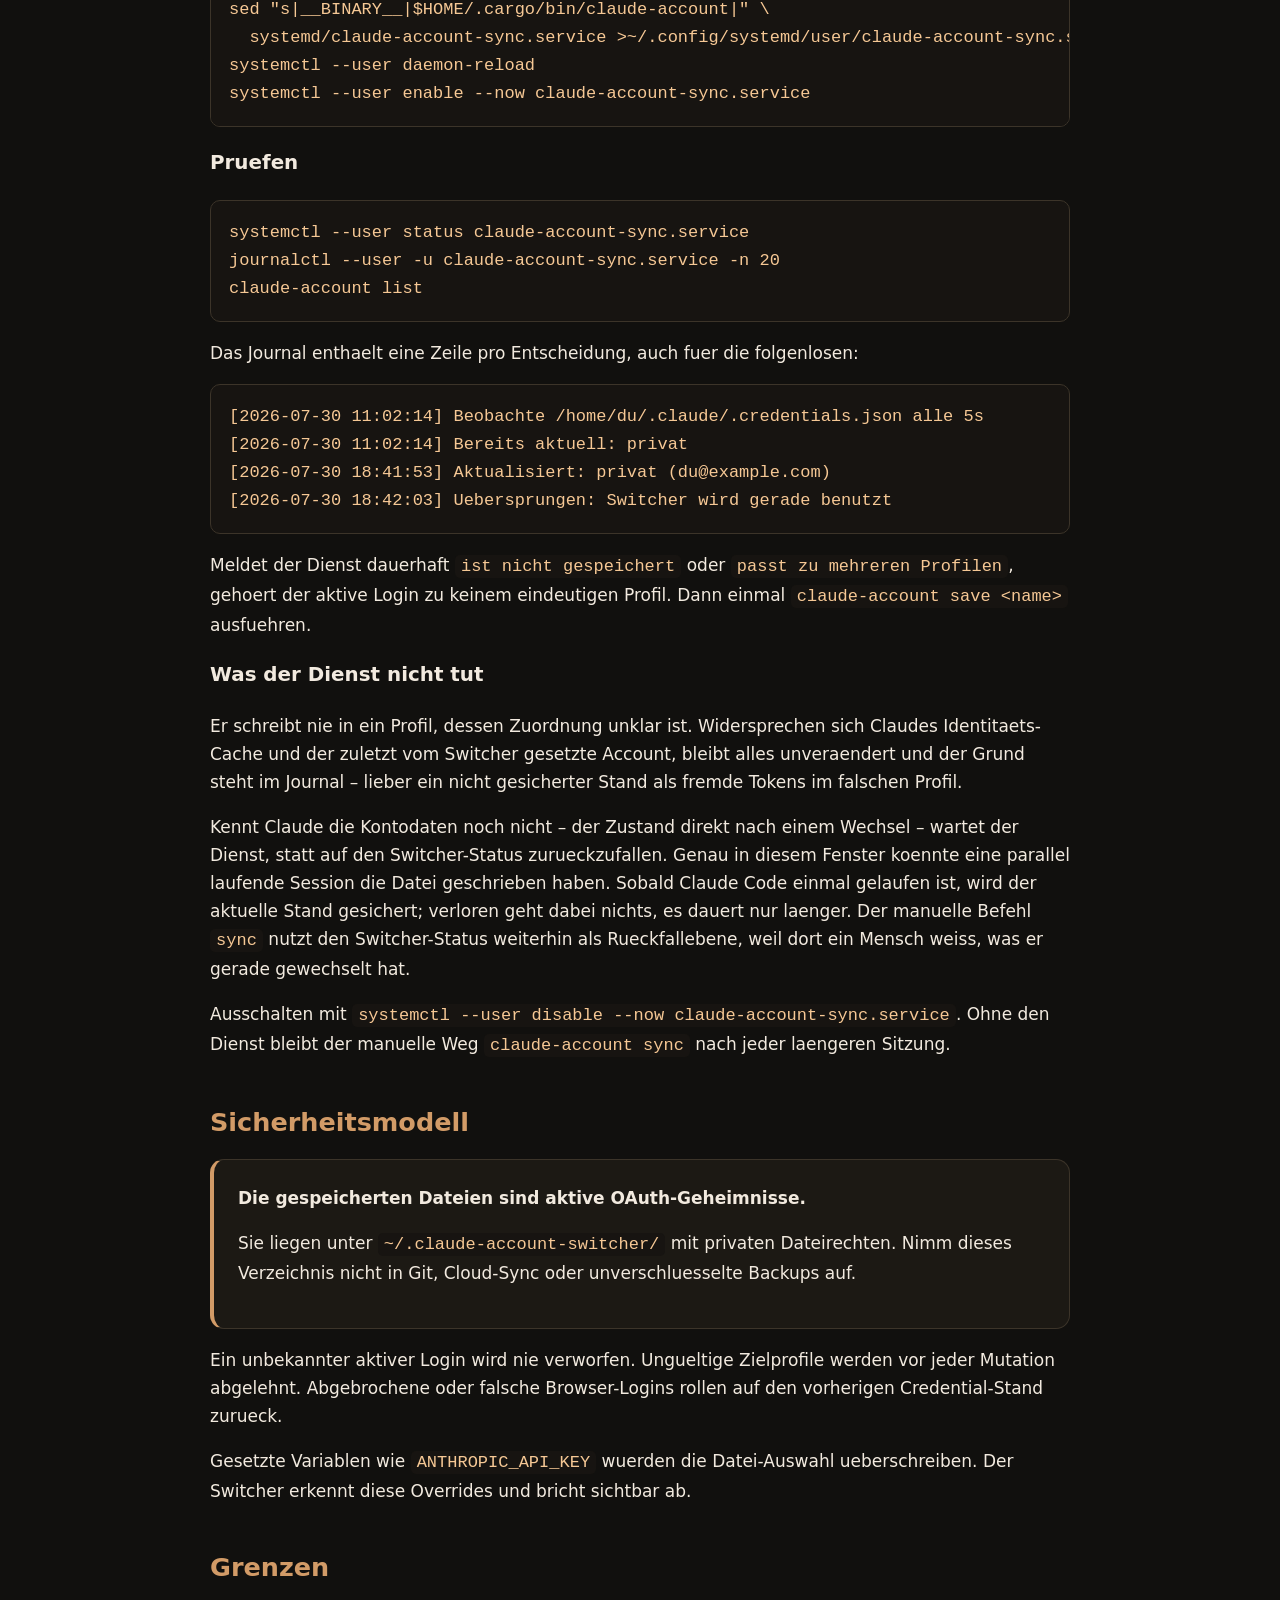
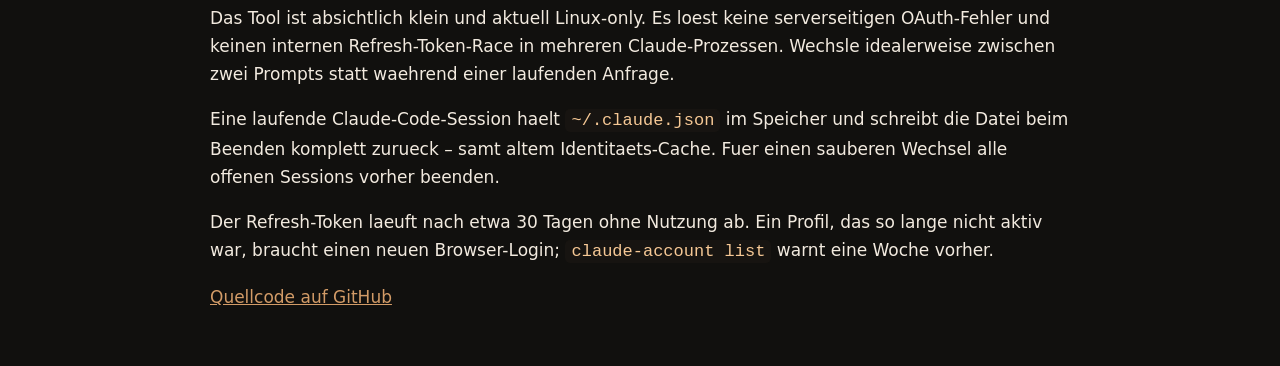
==== commit e0eb43e2: "fix: Hintergrunddienst raet nie und findet die Claude-CLI Zwei Luecken im Watcher:  Ohne bestaetigte" ====
--- a/docs/index.html
+++ b/docs/index.html
@@ -133,6 +133,7 @@
 
     <h3>Was der Dienst nicht tut</h3>
     <p>Er schreibt nie in ein Profil, dessen Zuordnung unklar ist. Widersprechen sich Claudes Identitaets-Cache und der zuletzt vom Switcher gesetzte Account, bleibt alles unveraendert und der Grund steht im Journal &ndash; lieber ein nicht gesicherter Stand als fremde Tokens im falschen Profil.</p>
+    <p>Kennt Claude die Kontodaten noch nicht &ndash; der Zustand direkt nach einem Wechsel &ndash; wartet der Dienst, statt auf den Switcher-Status zurueckzufallen. Genau in diesem Fenster koennte eine parallel laufende Session die Datei geschrieben haben. Sobald Claude Code einmal gelaufen ist, wird der aktuelle Stand gesichert; verloren geht dabei nichts, es dauert nur laenger. Der manuelle Befehl <code>sync</code> nutzt den Switcher-Status weiterhin als Rueckfallebene, weil dort ein Mensch weiss, was er gerade gewechselt hat.</p>
     <p>Ausschalten mit <code>systemctl --user disable --now claude-account-sync.service</code>. Ohne den Dienst bleibt der manuelle Weg <code>claude-account sync</code> nach jeder laengeren Sitzung.</p>
 
     <h2>Sicherheitsmodell</h2>
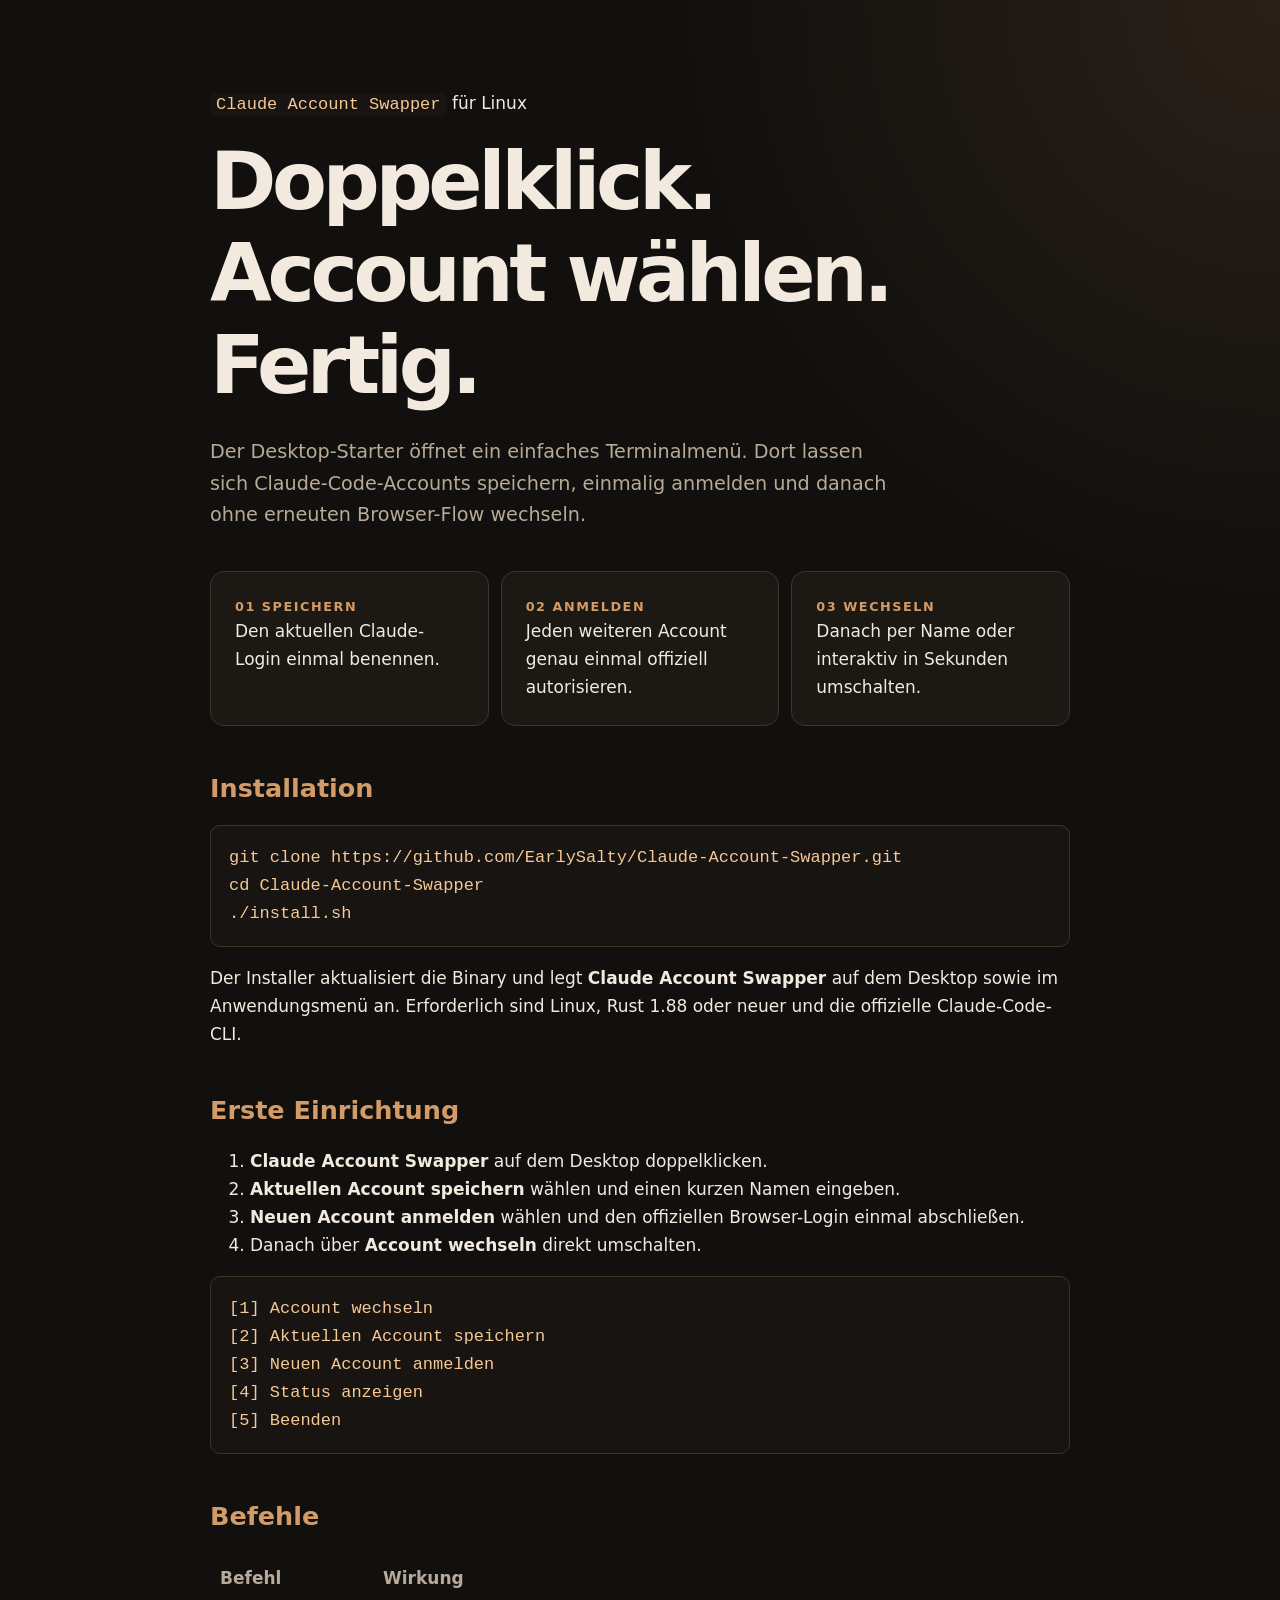
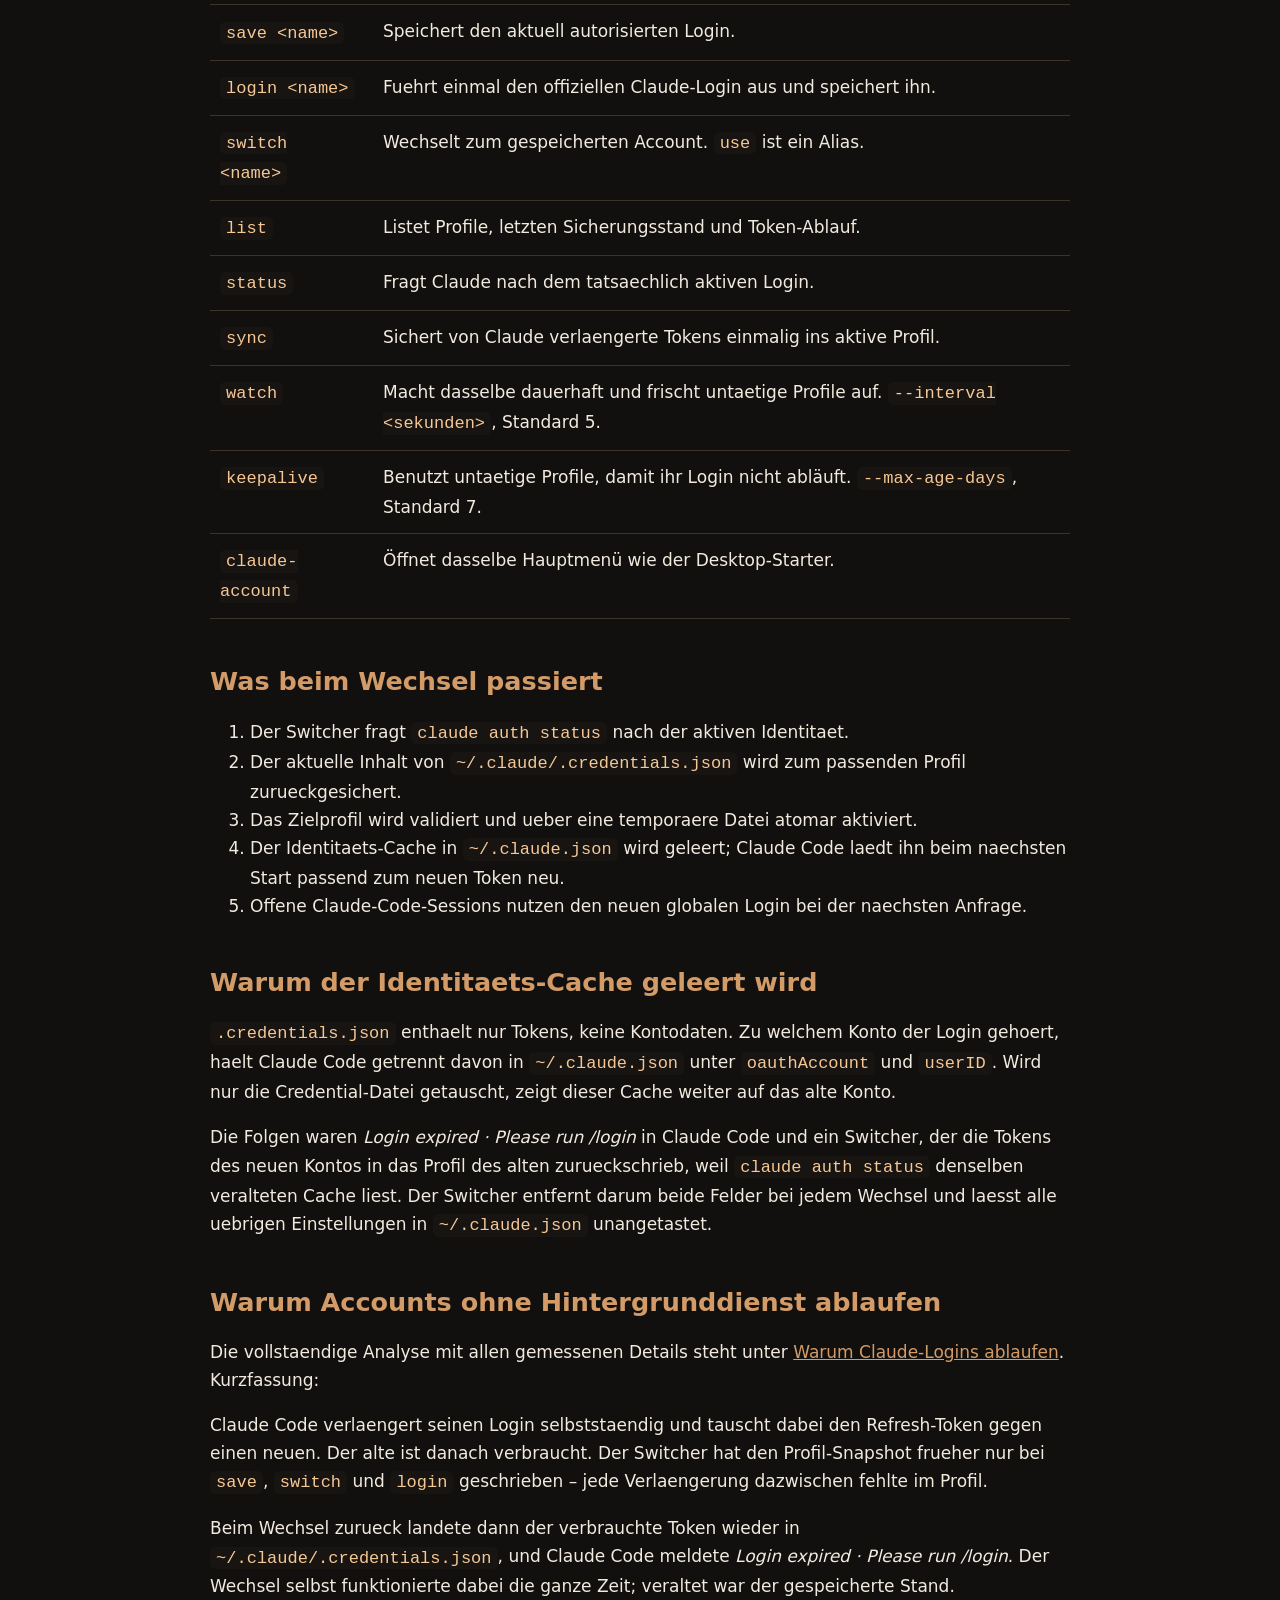
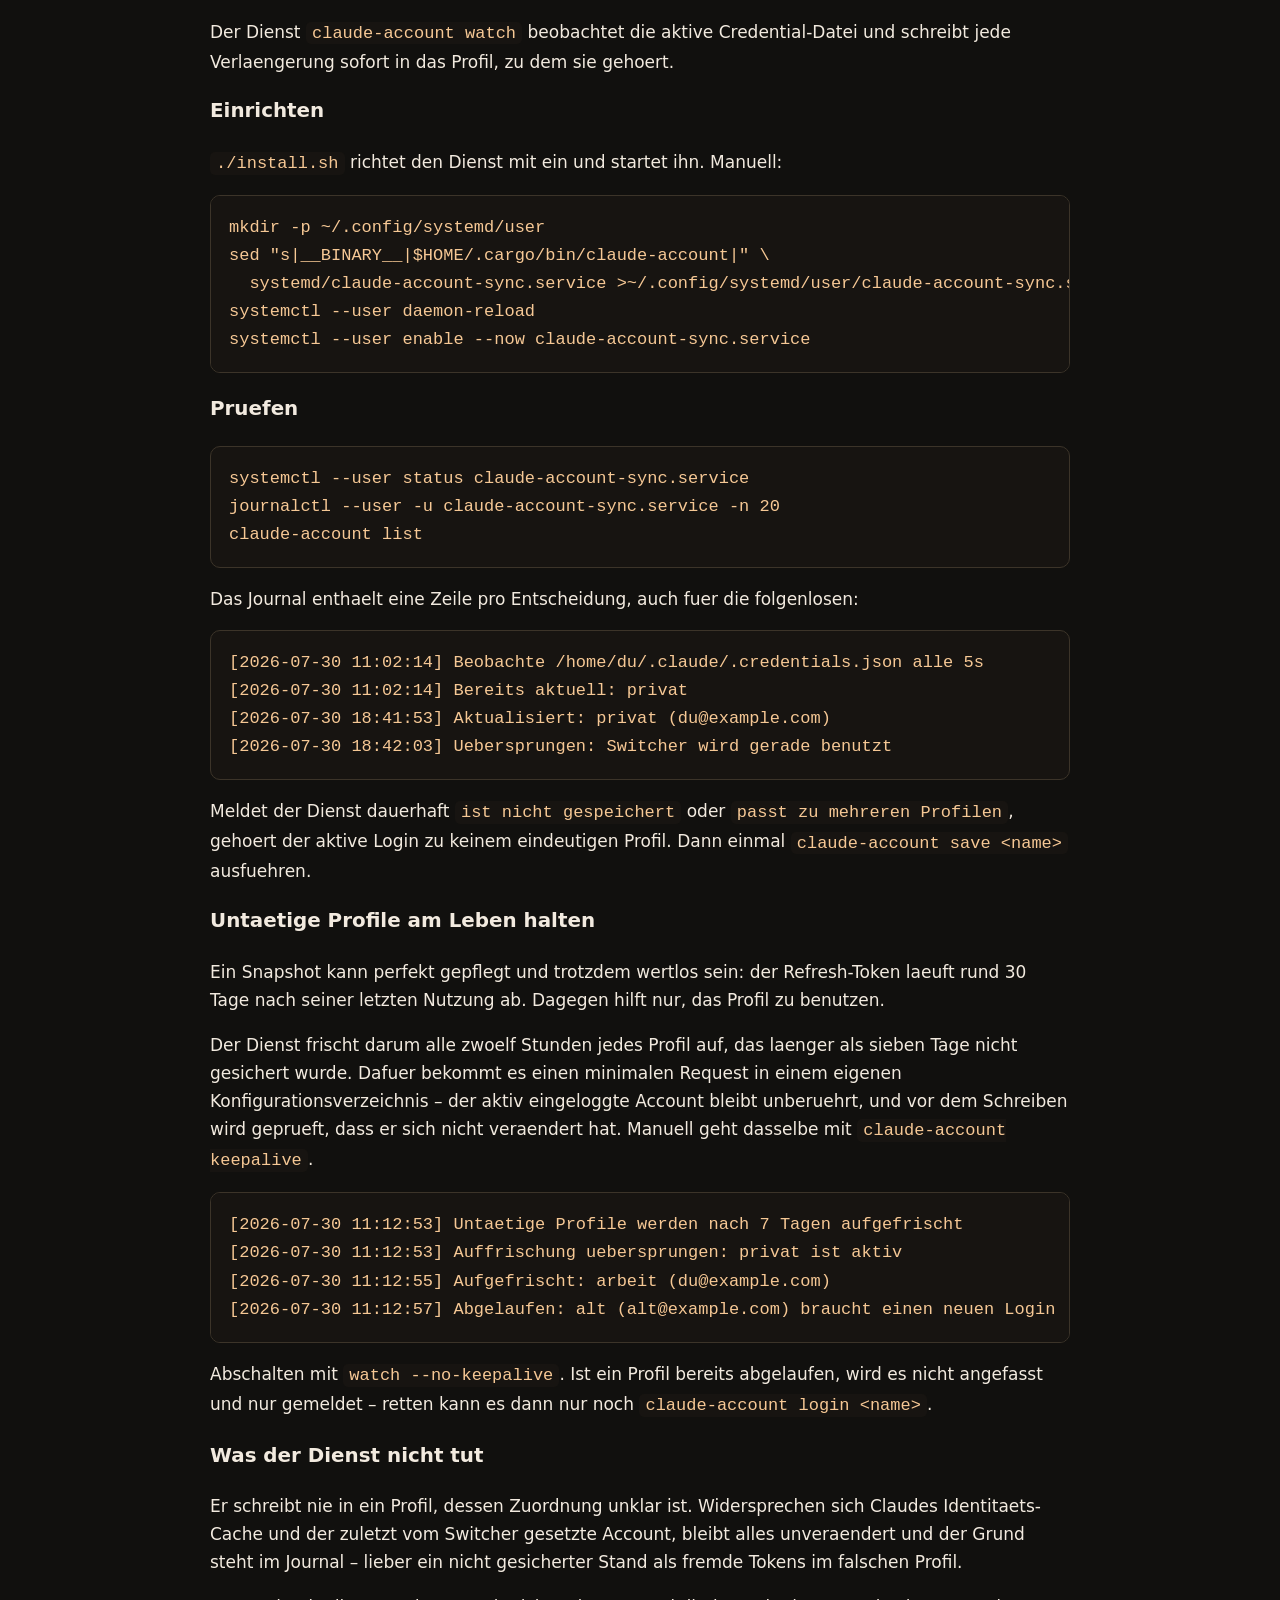
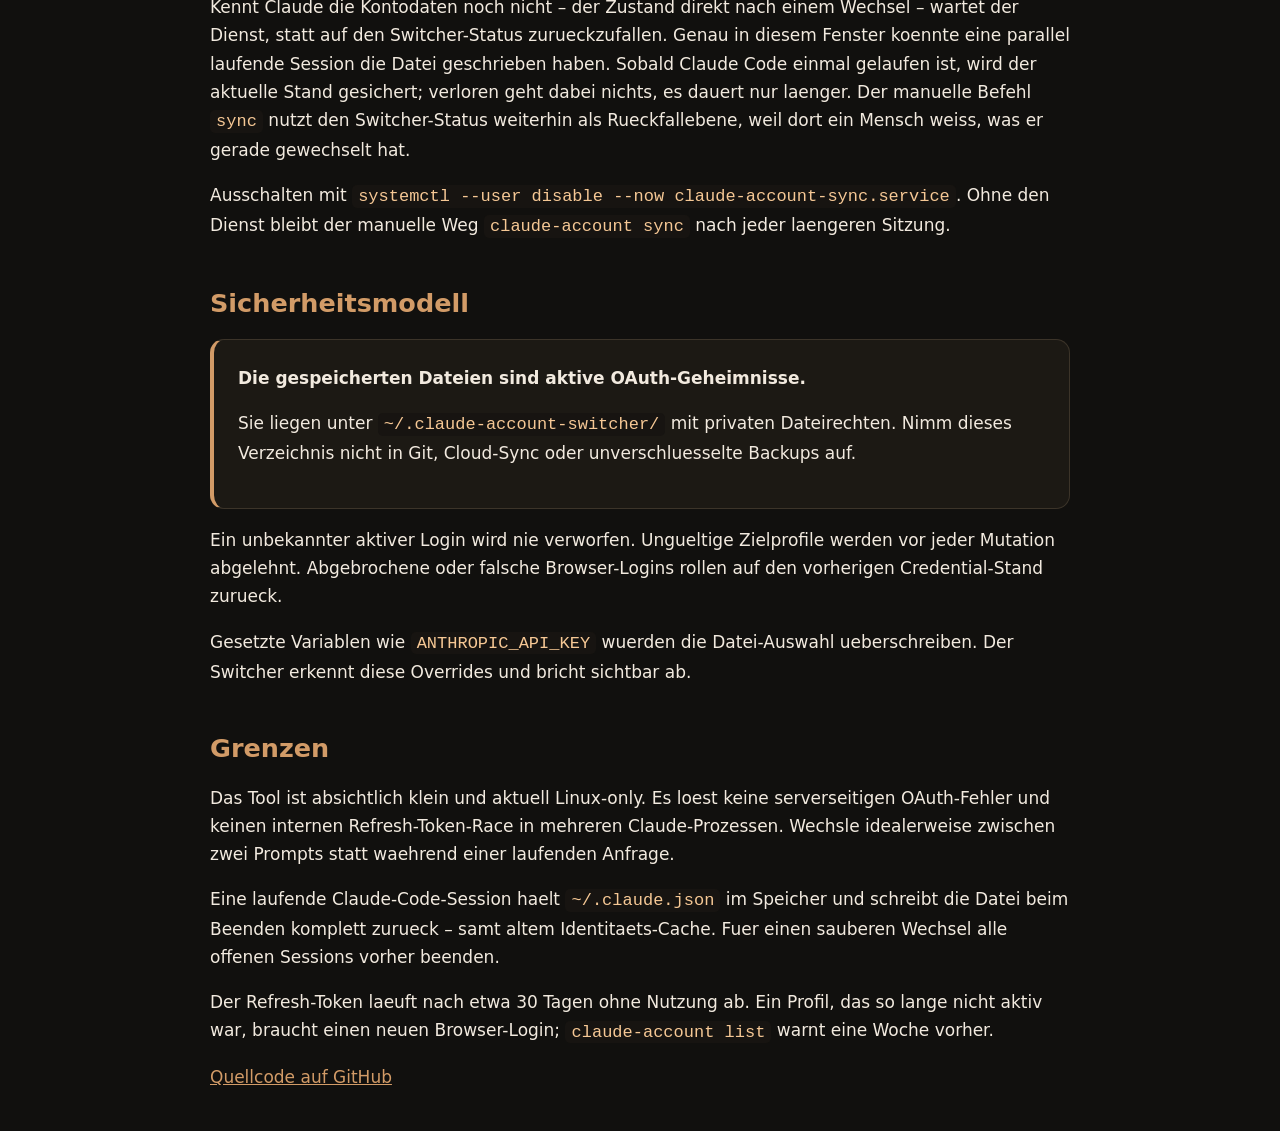
==== commit 1a6e7384: "docs: Lebensdauer von Claude-Logins vollstaendig festhalten Neue Seite docs/lebensdauer.html mit den" ====
--- a/docs/index.html
+++ b/docs/index.html
@@ -89,7 +89,8 @@
         <tr><td><code>list</code></td><td>Listet Profile, letzten Sicherungsstand und Token-Ablauf.</td></tr>
         <tr><td><code>status</code></td><td>Fragt Claude nach dem tatsaechlich aktiven Login.</td></tr>
         <tr><td><code>sync</code></td><td>Sichert von Claude verlaengerte Tokens einmalig ins aktive Profil.</td></tr>
-        <tr><td><code>watch</code></td><td>Macht dasselbe dauerhaft. <code>--interval &lt;sekunden&gt;</code>, Standard 5.</td></tr>
+        <tr><td><code>watch</code></td><td>Macht dasselbe dauerhaft und frischt untaetige Profile auf. <code>--interval &lt;sekunden&gt;</code>, Standard 5.</td></tr>
+        <tr><td><code>keepalive</code></td><td>Benutzt untaetige Profile, damit ihr Login nicht abläuft. <code>--max-age-days</code>, Standard 7.</td></tr>
         <tr><td><code>claude-account</code></td><td>Öffnet dasselbe Hauptmenü wie der Desktop-Starter.</td></tr>
       </tbody>
     </table>
@@ -108,6 +109,7 @@
     <p>Die Folgen waren <em>Login expired &middot; Please run /login</em> in Claude Code und ein Switcher, der die Tokens des neuen Kontos in das Profil des alten zurueckschrieb, weil <code>claude auth status</code> denselben veralteten Cache liest. Der Switcher entfernt darum beide Felder bei jedem Wechsel und laesst alle uebrigen Einstellungen in <code>~/.claude.json</code> unangetastet.</p>
 
     <h2>Warum Accounts ohne Hintergrunddienst ablaufen</h2>
+    <p>Die vollstaendige Analyse mit allen gemessenen Details steht unter <a href="lebensdauer.html">Warum Claude-Logins ablaufen</a>. Kurzfassung:</p>
     <p>Claude Code verlaengert seinen Login selbststaendig und tauscht dabei den Refresh-Token gegen einen neuen. Der alte ist danach verbraucht. Der Switcher hat den Profil-Snapshot frueher nur bei <code>save</code>, <code>switch</code> und <code>login</code> geschrieben &ndash; jede Verlaengerung dazwischen fehlte im Profil.</p>
     <p>Beim Wechsel zurueck landete dann der verbrauchte Token wieder in <code>~/.claude/.credentials.json</code>, und Claude Code meldete <em>Login expired &middot; Please run /login</em>. Der Wechsel selbst funktionierte dabei die ganze Zeit; veraltet war der gespeicherte Stand.</p>
     <p>Der Dienst <code>claude-account watch</code> beobachtet die aktive Credential-Datei und schreibt jede Verlaengerung sofort in das Profil, zu dem sie gehoert.</p>
@@ -131,6 +133,15 @@
 [2026-07-30 18:42:03] Uebersprungen: Switcher wird gerade benutzt</code></pre>
     <p>Meldet der Dienst dauerhaft <code>ist nicht gespeichert</code> oder <code>passt zu mehreren Profilen</code>, gehoert der aktive Login zu keinem eindeutigen Profil. Dann einmal <code>claude-account save &lt;name&gt;</code> ausfuehren.</p>
 
+    <h3>Untaetige Profile am Leben halten</h3>
+    <p>Ein Snapshot kann perfekt gepflegt und trotzdem wertlos sein: der Refresh-Token laeuft rund 30 Tage nach seiner letzten Nutzung ab. Dagegen hilft nur, das Profil zu benutzen.</p>
+    <p>Der Dienst frischt darum alle zwoelf Stunden jedes Profil auf, das laenger als sieben Tage nicht gesichert wurde. Dafuer bekommt es einen minimalen Request in einem eigenen Konfigurationsverzeichnis &ndash; der aktiv eingeloggte Account bleibt unberuehrt, und vor dem Schreiben wird geprueft, dass er sich nicht veraendert hat. Manuell geht dasselbe mit <code>claude-account keepalive</code>.</p>
+    <pre><code>[2026-07-30 11:12:53] Untaetige Profile werden nach 7 Tagen aufgefrischt
+[2026-07-30 11:12:53] Auffrischung uebersprungen: privat ist aktiv
+[2026-07-30 11:12:55] Aufgefrischt: arbeit (du@example.com)
+[2026-07-30 11:12:57] Abgelaufen: alt (alt@example.com) braucht einen neuen Login</code></pre>
+    <p>Abschalten mit <code>watch --no-keepalive</code>. Ist ein Profil bereits abgelaufen, wird es nicht angefasst und nur gemeldet &ndash; retten kann es dann nur noch <code>claude-account login &lt;name&gt;</code>.</p>
+
     <h3>Was der Dienst nicht tut</h3>
     <p>Er schreibt nie in ein Profil, dessen Zuordnung unklar ist. Widersprechen sich Claudes Identitaets-Cache und der zuletzt vom Switcher gesetzte Account, bleibt alles unveraendert und der Grund steht im Journal &ndash; lieber ein nicht gesicherter Stand als fremde Tokens im falschen Profil.</p>
     <p>Kennt Claude die Kontodaten noch nicht &ndash; der Zustand direkt nach einem Wechsel &ndash; wartet der Dienst, statt auf den Switcher-Status zurueckzufallen. Genau in diesem Fenster koennte eine parallel laufende Session die Datei geschrieben haben. Sobald Claude Code einmal gelaufen ist, wird der aktuelle Stand gesichert; verloren geht dabei nichts, es dauert nur laenger. Der manuelle Befehl <code>sync</code> nutzt den Switcher-Status weiterhin als Rueckfallebene, weil dort ein Mensch weiss, was er gerade gewechselt hat.</p>
